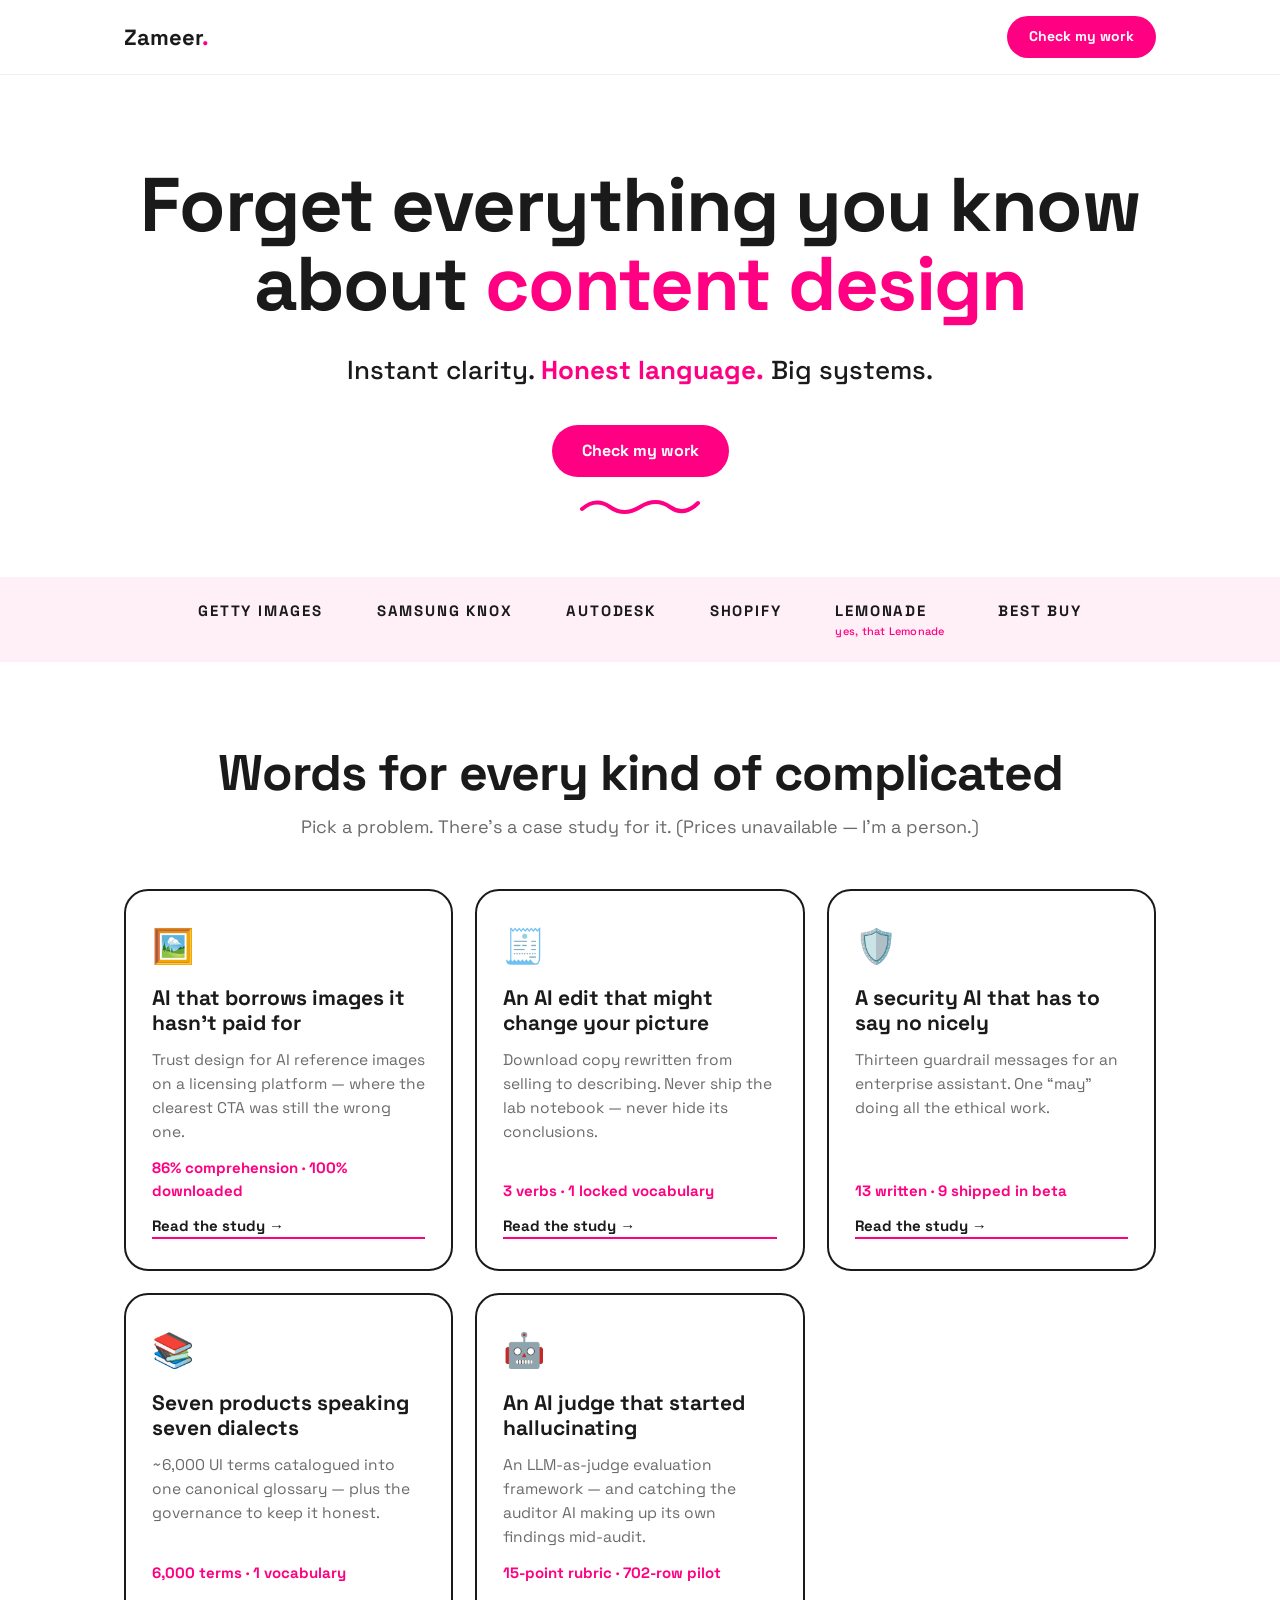
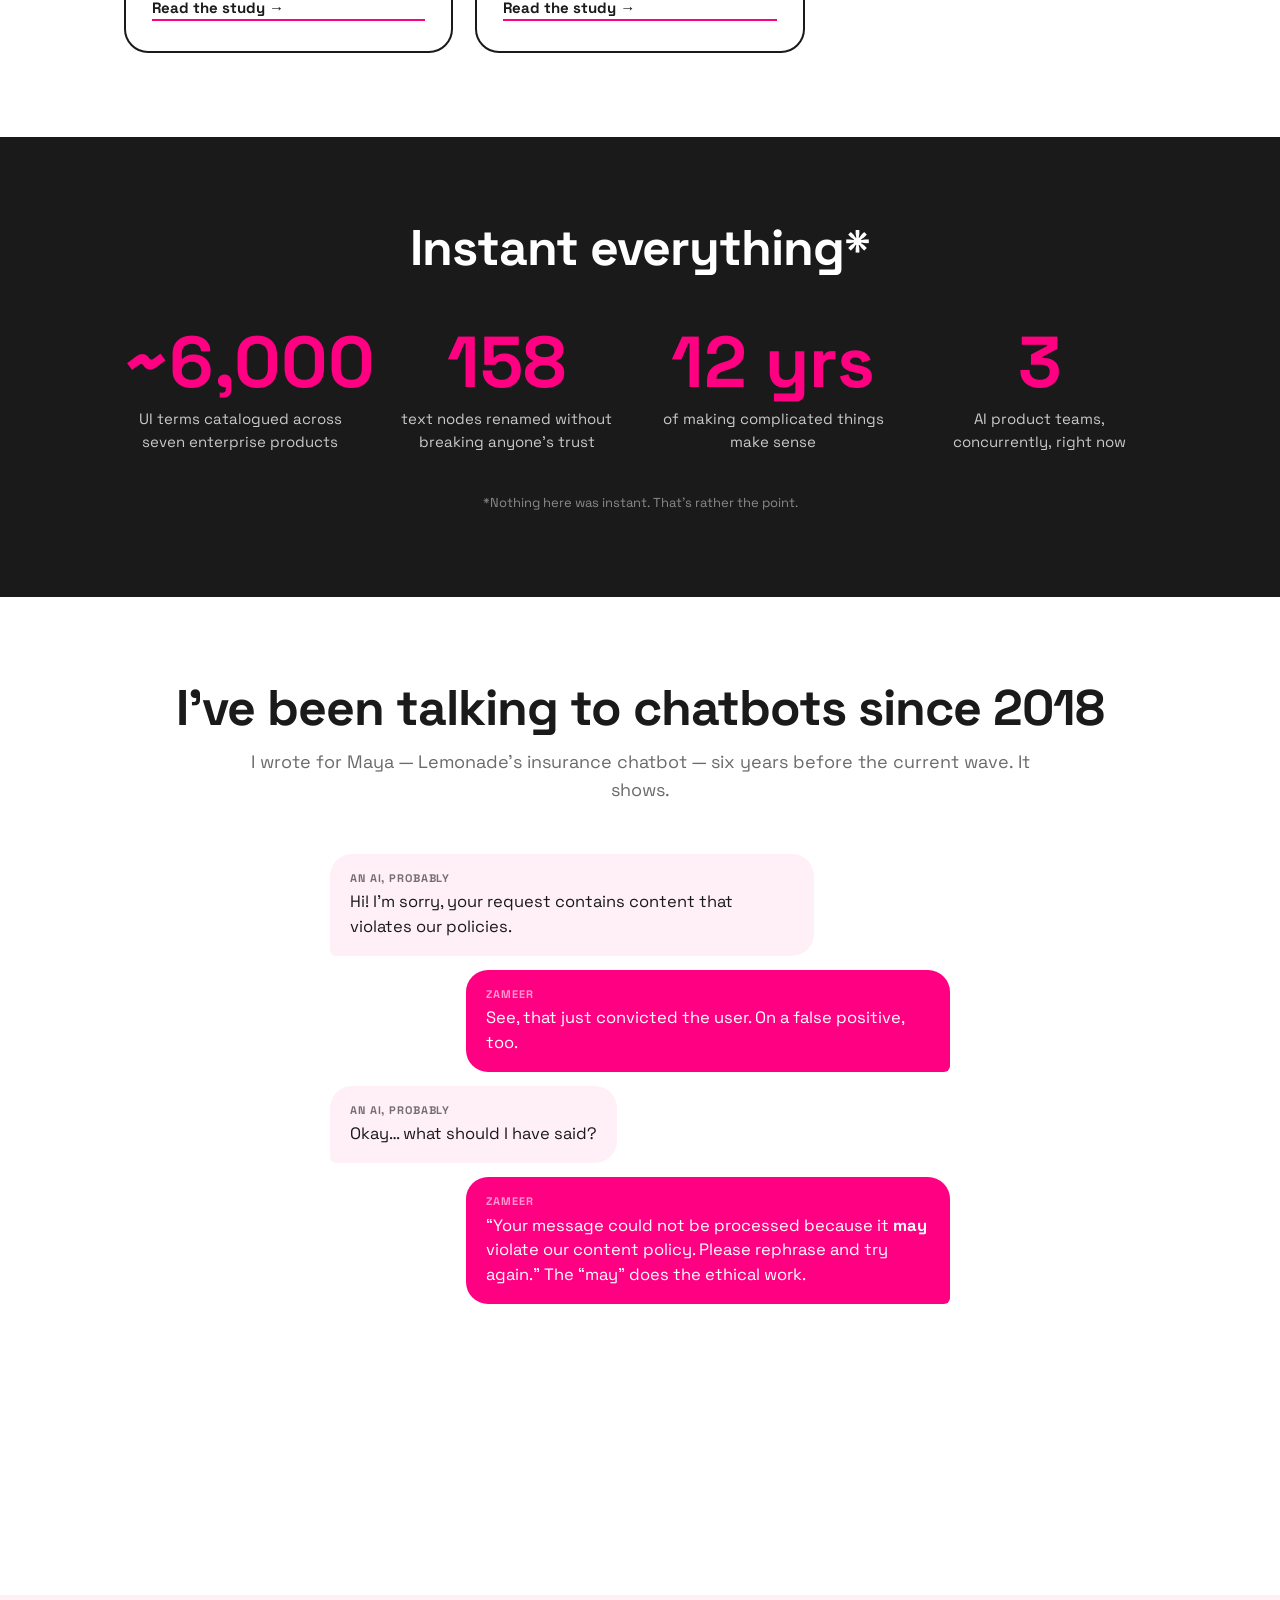
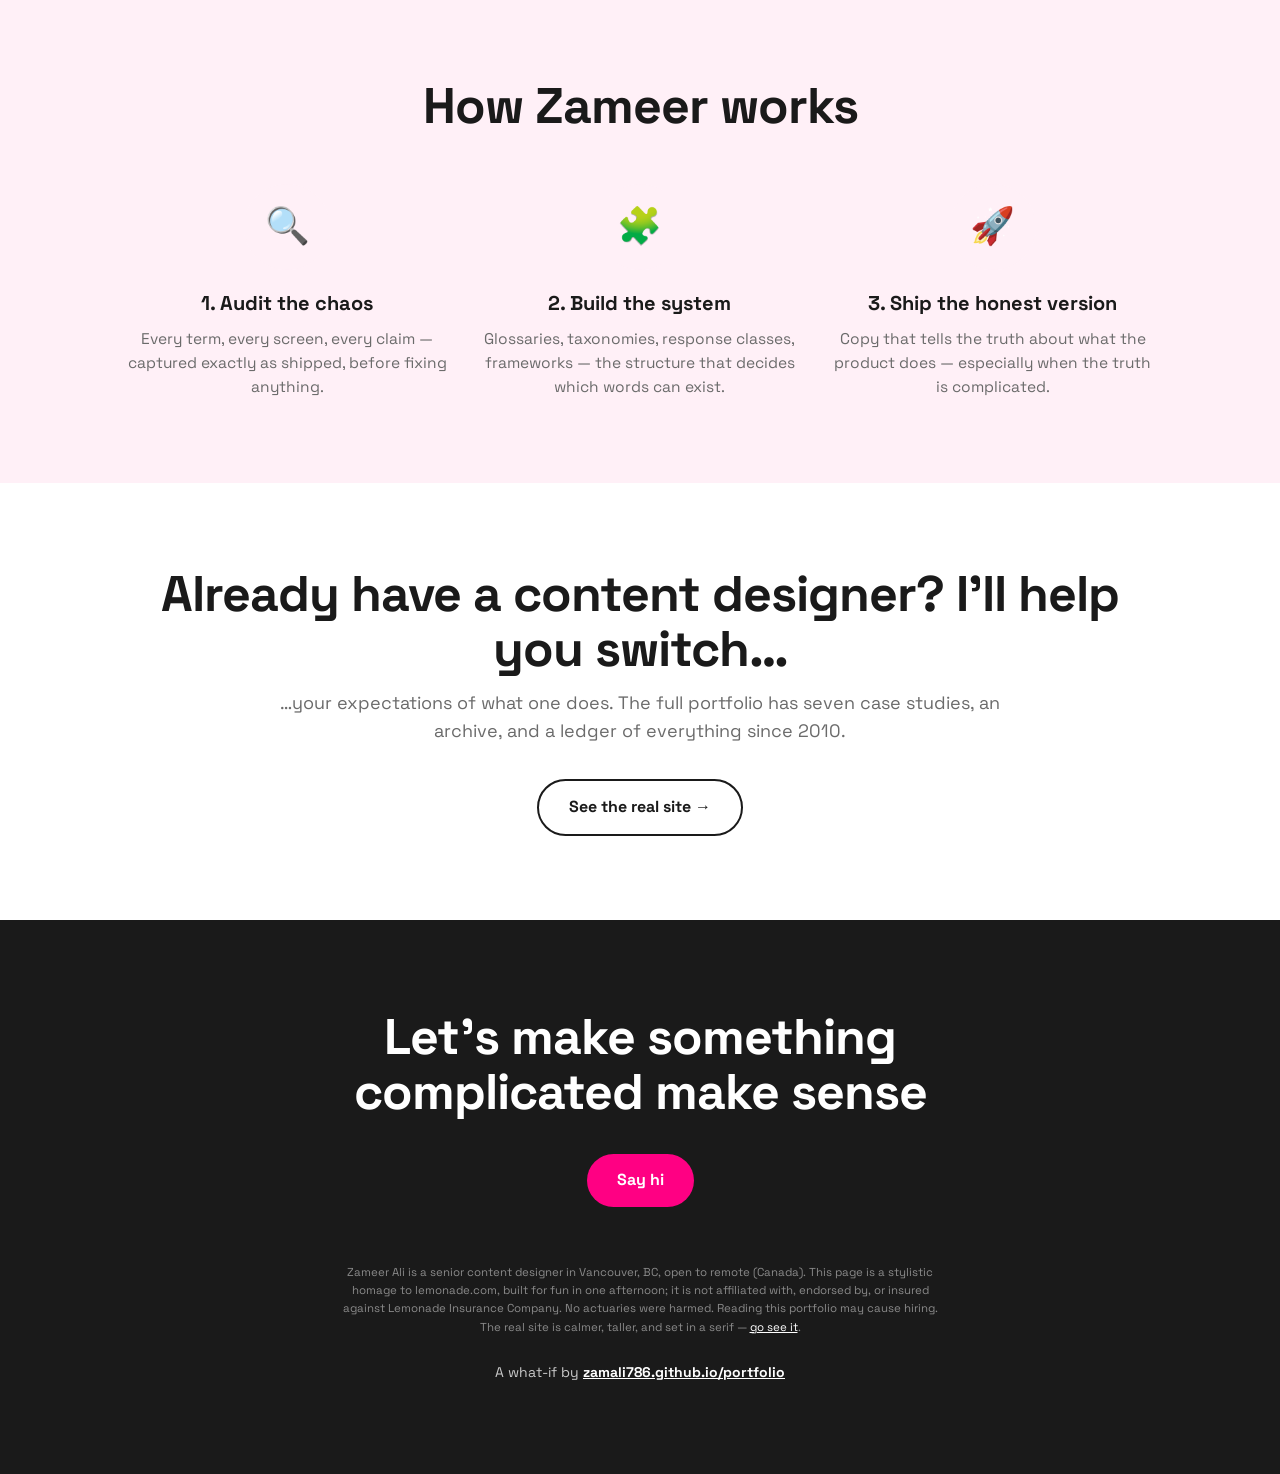
==== lemonade.html @ 08fe8460 "Add lemonade.html — a what-if homage to lemonade.com's landing style; index.html untouched Co-Author" ====
<!DOCTYPE html>
<html lang="en">
<head>
<meta charset="UTF-8">
<meta name="viewport" content="width=device-width, initial-scale=1.0">
<title>Zameer Ali — the Lemonade what-if</title>
<meta name="robots" content="noindex">
<style>
@font-face{font-family:'Space Grotesk Variable';font-style:normal;font-weight:300 700;font-display:swap;src:url([data-uri]) format('woff2-variations')}
*{margin:0;padding:0;box-sizing:border-box}
:root{--pink:#FF0083;--ink:#1a1a1a;--soft:#FFF0F7;--gray:#6b6b6b}
html{scroll-behavior:smooth}
body{font-family:'Space Grotesk Variable','Helvetica Neue',Arial,sans-serif;color:var(--ink);background:#fff;line-height:1.55;font-size:18px;overflow-x:hidden}
.wrap{max-width:1080px;margin:0 auto;padding:0 24px}
nav{position:sticky;top:0;background:#fff;z-index:50;border-bottom:1px solid #f0f0f0}
.nav-in{max-width:1080px;margin:0 auto;padding:16px 24px;display:flex;justify-content:space-between;align-items:center}
.logo{font-weight:700;font-size:22px;text-decoration:none;color:var(--ink)}
.logo span{color:var(--pink)}
.pill{display:inline-block;background:var(--pink);color:#fff;font-weight:700;font-size:16px;padding:14px 30px;border-radius:999px;text-decoration:none;transition:transform .15s,box-shadow .15s}
.pill:hover{transform:translateY(-2px);box-shadow:0 8px 20px -8px rgba(255,0,131,.6)}
.pill.small{padding:10px 22px;font-size:14px}
.pill.ghost{background:#fff;color:var(--ink);border:2px solid var(--ink)}
.hero{text-align:center;padding:90px 24px 60px}
.hero h1{font-size:clamp(40px,7vw,76px);font-weight:700;line-height:1.05;letter-spacing:-.02em;max-width:14em;margin:0 auto}
.hero h1 em{font-style:normal;color:var(--pink)}
.hero .tag{font-size:clamp(19px,2.6vw,26px);font-weight:500;margin:26px auto 34px;color:var(--ink)}
.hero .tag b{color:var(--pink)}
.squig{display:block;margin:18px auto 0}
.press{background:var(--soft);padding:22px 0;overflow:hidden}
.press .row{display:flex;gap:54px;justify-content:center;flex-wrap:wrap;align-items:baseline;font-weight:700;letter-spacing:.12em;font-size:15px;color:var(--ink)}
.press .row span i{font-style:normal;font-weight:500;font-size:11px;color:var(--pink);display:block;text-align:center;letter-spacing:.02em}
section{padding:84px 0}
h2{font-size:clamp(30px,4.6vw,50px);font-weight:700;letter-spacing:-.02em;text-align:center;line-height:1.1}
.sub{text-align:center;color:var(--gray);font-size:18px;margin-top:12px;max-width:44em;margin-left:auto;margin-right:auto}
.cards{display:grid;grid-template-columns:repeat(auto-fit,minmax(280px,1fr));gap:22px;margin-top:48px}
.card{border:2px solid var(--ink);border-radius:24px;padding:30px 26px;display:flex;flex-direction:column;gap:12px;background:#fff;transition:transform .18s,box-shadow .18s}
.card:hover{transform:translateY(-6px);box-shadow:0 16px 34px -18px rgba(26,26,26,.35)}
.card .emoji{font-size:34px}
.card h3{font-size:21px;font-weight:700;line-height:1.2}
.card p{font-size:15.5px;color:var(--gray);flex:1}
.card .stat{font-weight:700;color:var(--pink);font-size:15px}
.card a{color:var(--ink);font-weight:700;font-size:15px;text-decoration:none;border-bottom:2px solid var(--pink)}
.card a:hover{color:var(--pink)}
.bignums{background:var(--ink);color:#fff;text-align:center}
.bignums h2{color:#fff}
.numrow{display:grid;grid-template-columns:repeat(auto-fit,minmax(200px,1fr));gap:34px;margin-top:50px}
.numrow .n{font-size:clamp(44px,6vw,72px);font-weight:700;color:var(--pink);line-height:1}
.numrow .l{font-size:15px;color:#c9c9c9;margin-top:10px;line-height:1.5}
.chat{max-width:620px;margin:50px auto 0;display:flex;flex-direction:column;gap:14px}
.bub{max-width:78%;padding:16px 20px;border-radius:22px;font-size:16.5px;line-height:1.5;opacity:0;transform:translateY(14px);transition:opacity .5s,transform .5s}
.bub.in{opacity:1;transform:none}
.bub.ai{background:var(--soft);border-bottom-left-radius:6px;align-self:flex-start}
.bub.me{background:var(--pink);color:#fff;border-bottom-right-radius:6px;align-self:flex-end}
.bub .who{display:block;font-size:11px;font-weight:700;letter-spacing:.08em;text-transform:uppercase;margin-bottom:4px;opacity:.6}
.how .steps{display:grid;grid-template-columns:repeat(auto-fit,minmax(240px,1fr));gap:26px;margin-top:50px;text-align:center}
.step .ico{width:86px;height:86px;border-radius:50%;background:var(--soft);display:flex;align-items:center;justify-content:center;font-size:36px;margin:0 auto 18px}
.step h3{font-size:20px;font-weight:700}
.step p{font-size:15.5px;color:var(--gray);margin-top:8px}
.switch{background:var(--soft);text-align:center}
.switch .pill{margin-top:34px}
footer{background:var(--ink);color:#fff;text-align:center;padding:90px 24px}
footer h2{color:#fff;max-width:13em;margin:0 auto}
footer .pill{margin-top:34px;background:var(--pink)}
.legal{font-size:11.5px;color:#8a8a8a;max-width:52em;margin:56px auto 0;line-height:1.6}
.backlink{display:block;margin-top:26px;color:#c9c9c9;font-size:14px}
.backlink a{color:#fff;font-weight:700}
@media(prefers-reduced-motion:reduce){.bub{opacity:1;transform:none;transition:none}.pill:hover,.card:hover{transform:none}}
</style>
</head>
<body>
<nav><div class="nav-in">
  <a class="logo" href="#top">Zameer<span>.</span></a>
  <a class="pill small" href="#work">Check my work</a>
</div></nav>

<header class="hero" id="top">
  <h1>Forget everything you know about <em>content design</em></h1>
  <p class="tag">Instant clarity. <b>Honest language.</b> Big systems.</p>
  <a class="pill" href="#work">Check my work</a>
  <svg class="squig" width="120" height="22" viewBox="0 0 120 22" fill="none"><path d="M2 14 Q 16 2, 30 12 T 60 12 T 90 12 T 118 8" stroke="#FF0083" stroke-width="4" stroke-linecap="round"/></svg>
</header>

<div class="press"><div class="row">
  <span>GETTY&nbsp;IMAGES</span><span>SAMSUNG&nbsp;KNOX</span><span>AUTODESK</span><span>SHOPIFY</span><span>LEMONADE <i>yes, that Lemonade</i></span><span>BEST&nbsp;BUY</span>
</div></div>

<section id="work"><div class="wrap">
  <h2>Words for every kind of complicated</h2>
  <p class="sub">Pick a problem. There’s a case study for it. (Prices unavailable — I’m a person.)</p>
  <div class="cards">
    <div class="card"><div class="emoji">🖼️</div><h3>AI that borrows images it hasn’t paid for</h3><p>Trust design for AI reference images on a licensing platform — where the clearest CTA was still the wrong one.</p><div class="stat">86% comprehension · 100% downloaded</div><a href="index.html#cs1">Read the study →</a></div>
    <div class="card"><div class="emoji">🧾</div><h3>An AI edit that might change your picture</h3><p>Download copy rewritten from selling to describing. Never ship the lab notebook — never hide its conclusions.</p><div class="stat">3 verbs · 1 locked vocabulary</div><a href="index.html#cs2">Read the study →</a></div>
    <div class="card"><div class="emoji">🛡️</div><h3>A security AI that has to say no nicely</h3><p>Thirteen guardrail messages for an enterprise assistant. One “may” doing all the ethical work.</p><div class="stat">13 written · 9 shipped in beta</div><a href="index.html#cs3">Read the study →</a></div>
    <div class="card"><div class="emoji">📚</div><h3>Seven products speaking seven dialects</h3><p>~6,000 UI terms catalogued into one canonical glossary — plus the governance to keep it honest.</p><div class="stat">6,000 terms · 1 vocabulary</div><a href="index.html#s04">Read the study →</a></div>
    <div class="card"><div class="emoji">🤖</div><h3>An AI judge that started hallucinating</h3><p>An LLM-as-judge evaluation framework — and catching the auditor AI making up its own findings mid-audit.</p><div class="stat">15-point rubric · 702-row pilot</div><a href="index.html#s06">Read the study →</a></div>
  </div>
</div></section>

<section class="bignums"><div class="wrap">
  <h2>Instant everything*</h2>
  <div class="numrow">
    <div><div class="n">~6,000</div><div class="l">UI terms catalogued across seven enterprise products</div></div>
    <div><div class="n">158</div><div class="l">text nodes renamed without breaking anyone’s trust</div></div>
    <div><div class="n">12 yrs</div><div class="l">of making complicated things make sense</div></div>
    <div><div class="n">3</div><div class="l">AI product teams, concurrently, right now</div></div>
  </div>
  <p style="margin-top:40px;font-size:13px;color:#8a8a8a">*Nothing here was instant. That’s rather the point.</p>
</div></section>

<section><div class="wrap">
  <h2>I’ve been talking to chatbots since 2018</h2>
  <p class="sub">I wrote for Maya — Lemonade’s insurance chatbot — six years before the current wave. It shows.</p>
  <div class="chat" id="chat">
    <div class="bub ai"><span class="who">An AI, probably</span>Hi! I’m sorry, your request contains content that violates our policies.</div>
    <div class="bub me"><span class="who">Zameer</span>See, that just convicted the user. On a false positive, too.</div>
    <div class="bub ai"><span class="who">An AI, probably</span>Okay… what should I have said?</div>
    <div class="bub me"><span class="who">Zameer</span>“Your message could not be processed because it <b>may</b> violate our content policy. Please rephrase and try again.” The “may” does the ethical work.</div>
    <div class="bub ai"><span class="who">An AI, probably</span>Edit applied.</div>
    <div class="bub me"><span class="who">Zameer</span>Good bot. Two words, noun + past participle. You’re learning.</div>
  </div>
</div></section>

<section class="how" style="background:var(--soft)"><div class="wrap">
  <h2>How Zameer works</h2>
  <div class="steps">
    <div class="step"><div class="ico">🔍</div><h3>1. Audit the chaos</h3><p>Every term, every screen, every claim — captured exactly as shipped, before fixing anything.</p></div>
    <div class="step"><div class="ico">🧩</div><h3>2. Build the system</h3><p>Glossaries, taxonomies, response classes, frameworks — the structure that decides which words can exist.</p></div>
    <div class="step"><div class="ico">🚀</div><h3>3. Ship the honest version</h3><p>Copy that tells the truth about what the product does — especially when the truth is complicated.</p></div>
  </div>
</div></section>

<section class="switch" style="background:#fff"><div class="wrap">
  <h2>Already have a content designer? I’ll help you switch…</h2>
  <p class="sub">…your expectations of what one does. The full portfolio has seven case studies, an archive, and a ledger of everything since 2010.</p>
  <a class="pill ghost" href="index.html">See the real site →</a>
</div></section>

<footer>
  <h2>Let’s make something complicated make sense</h2>
  <a class="pill" href="mailto:Zameer_Ali@live.com">Say hi</a>
  <p class="legal">Zameer Ali is a senior content designer in Vancouver, BC, open to remote (Canada). This page is a stylistic homage to lemonade.com, built for fun in one afternoon; it is not affiliated with, endorsed by, or insured against Lemonade Insurance Company. No actuaries were harmed. Reading this portfolio may cause hiring. The real site is calmer, taller, and set in a serif — <a href="index.html" style="color:#fff">go see it</a>.</p>
  <span class="backlink">A what-if by <a href="index.html">zamali786.github.io/portfolio</a></span>
</footer>

<script>
(function(){
  var r=window.matchMedia('(prefers-reduced-motion: reduce)').matches;
  var bubs=document.querySelectorAll('.bub');
  if(r||!('IntersectionObserver' in window)){bubs.forEach(function(b){b.classList.add('in')});return;}
  var io=new IntersectionObserver(function(es){es.forEach(function(e){
    if(e.isIntersecting){
      var i=Array.prototype.indexOf.call(bubs,e.target);
      setTimeout(function(){e.target.classList.add('in')},i*260);
      io.unobserve(e.target);
    }})},{threshold:.4});
  bubs.forEach(function(b){io.observe(b)});
})();
</script>
</body>
</html>
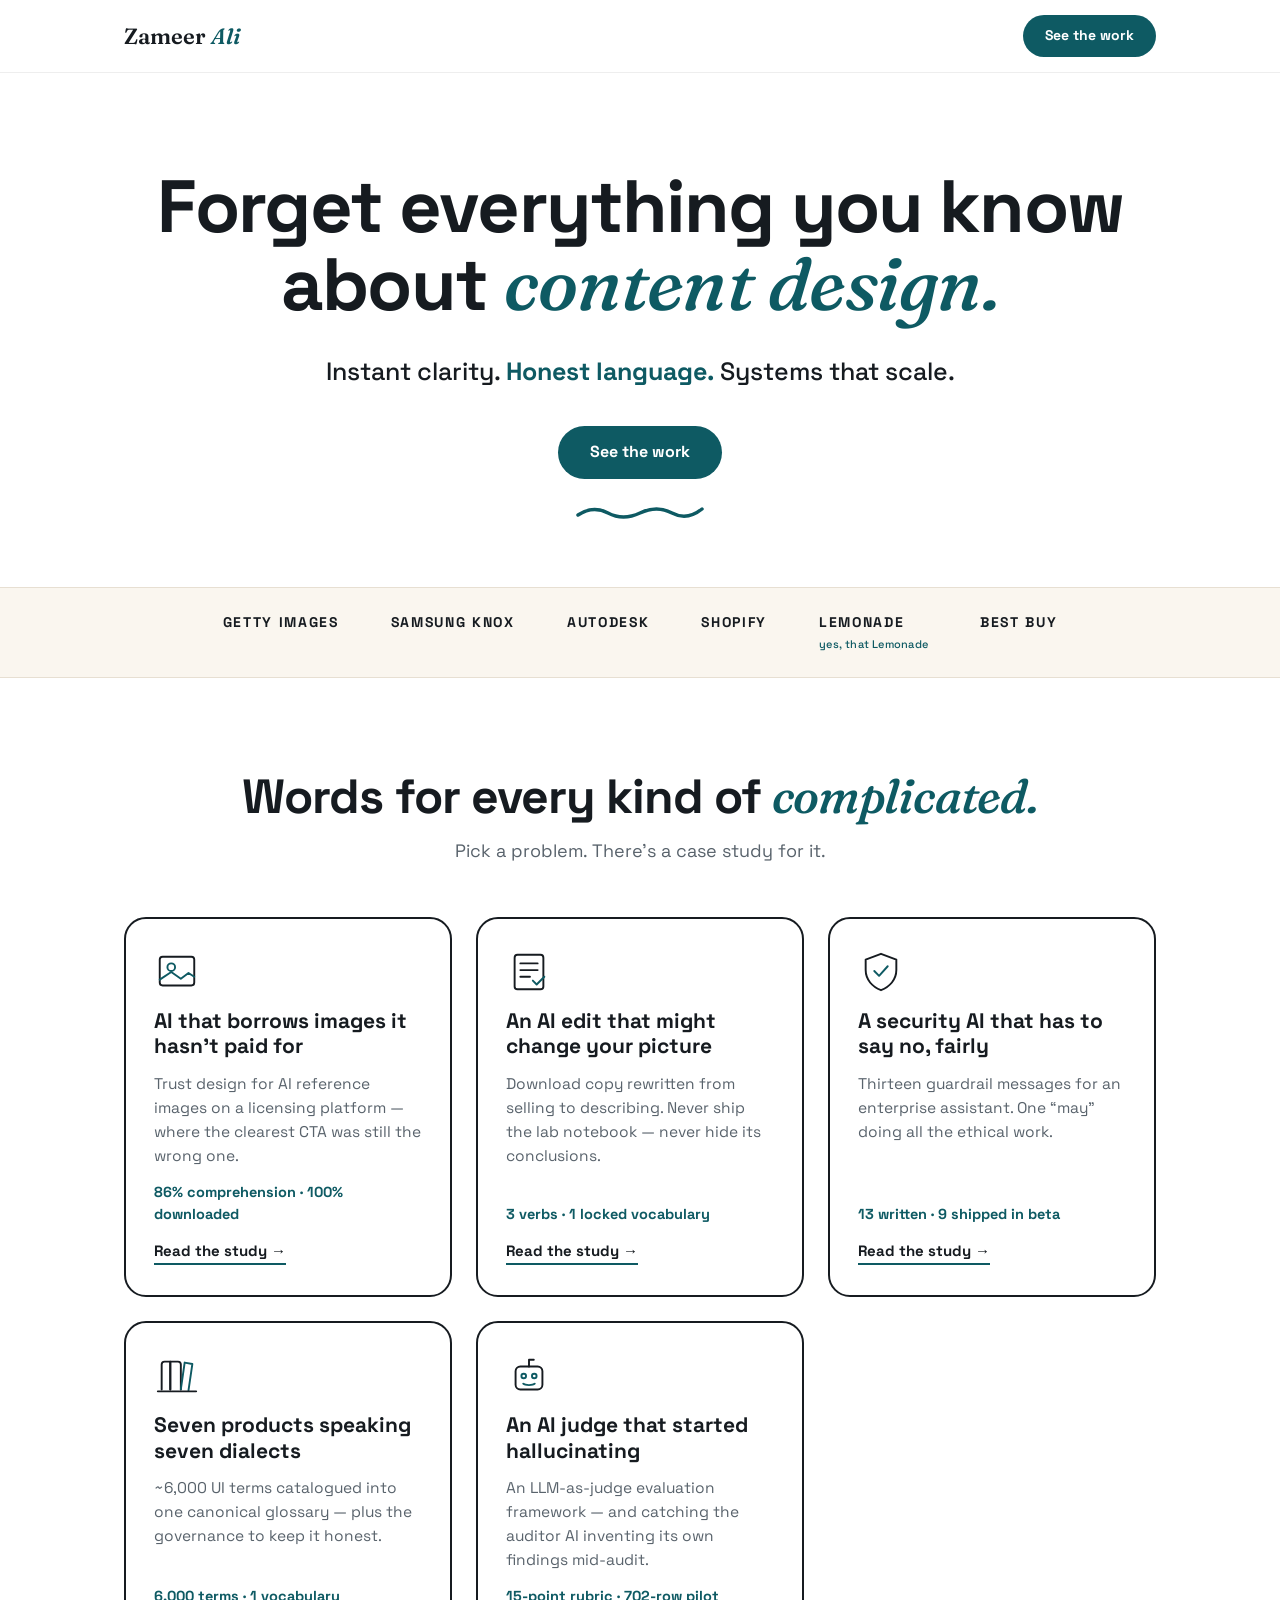
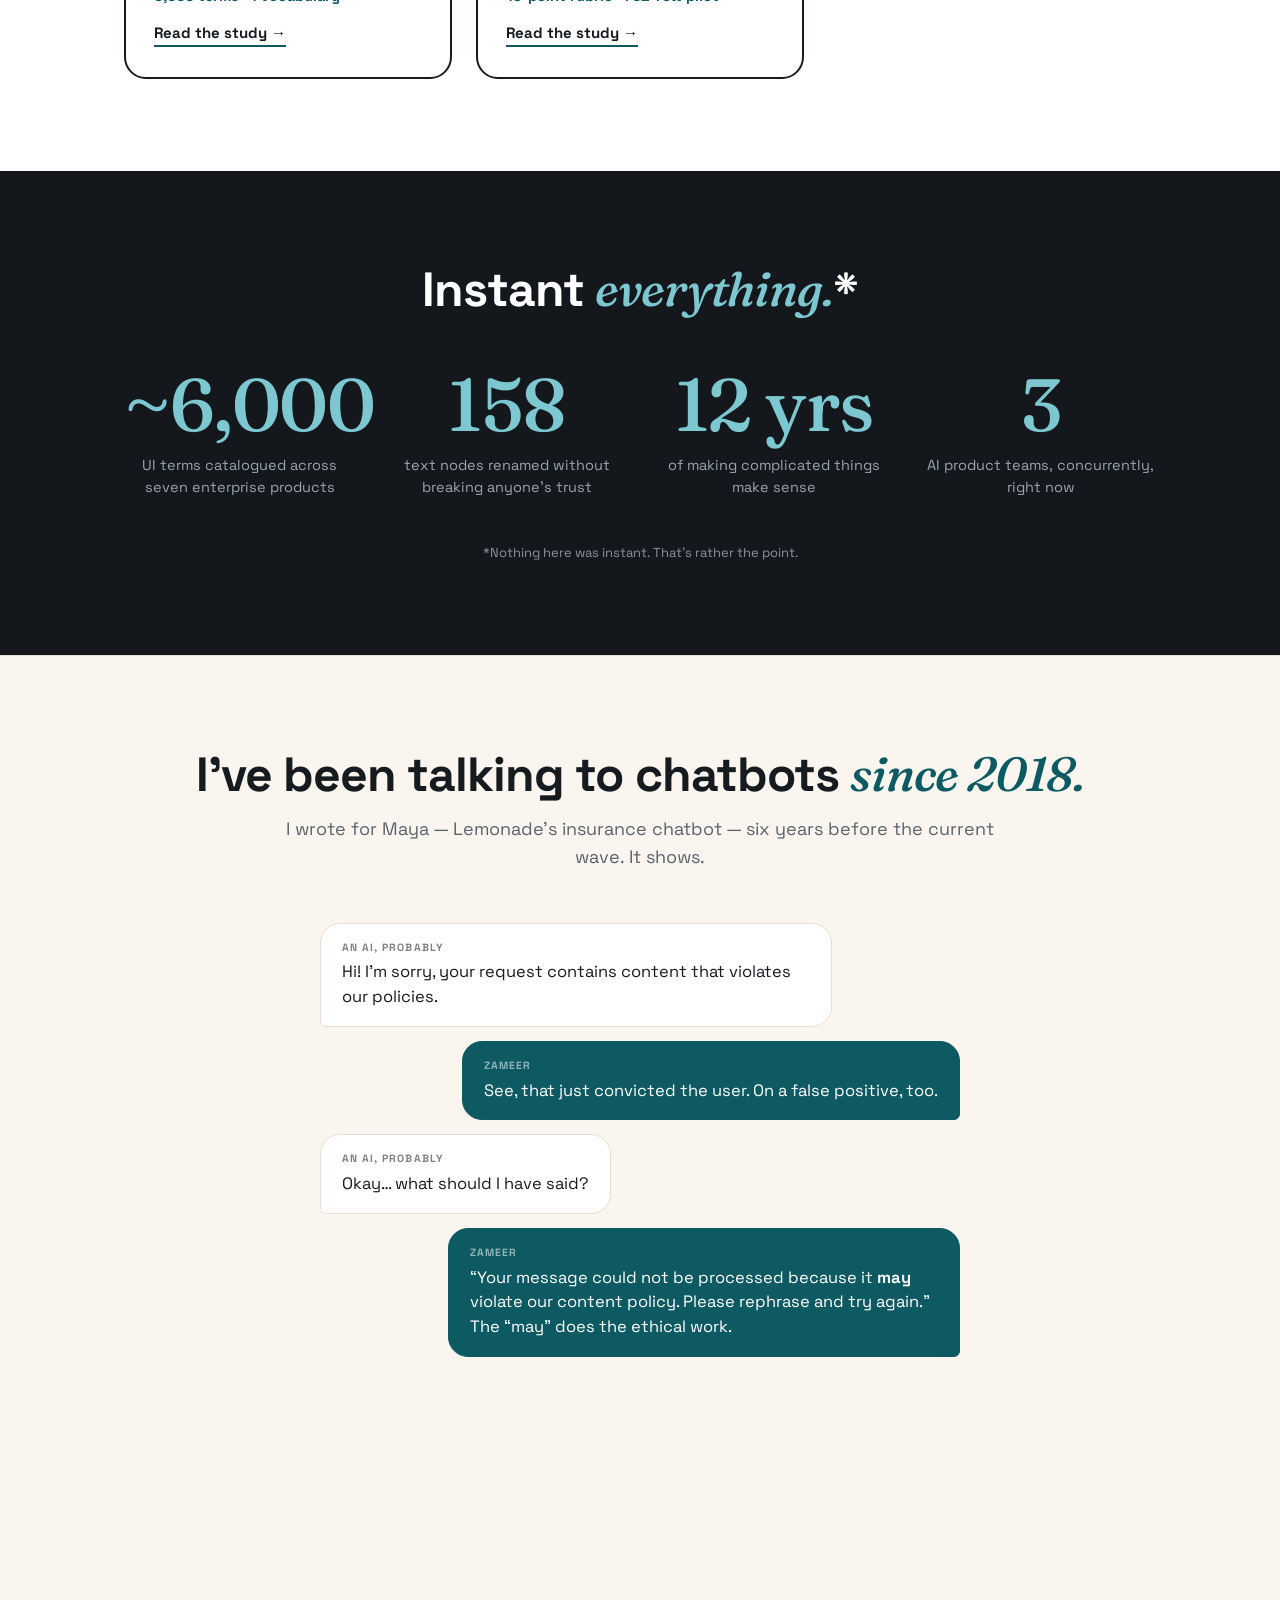
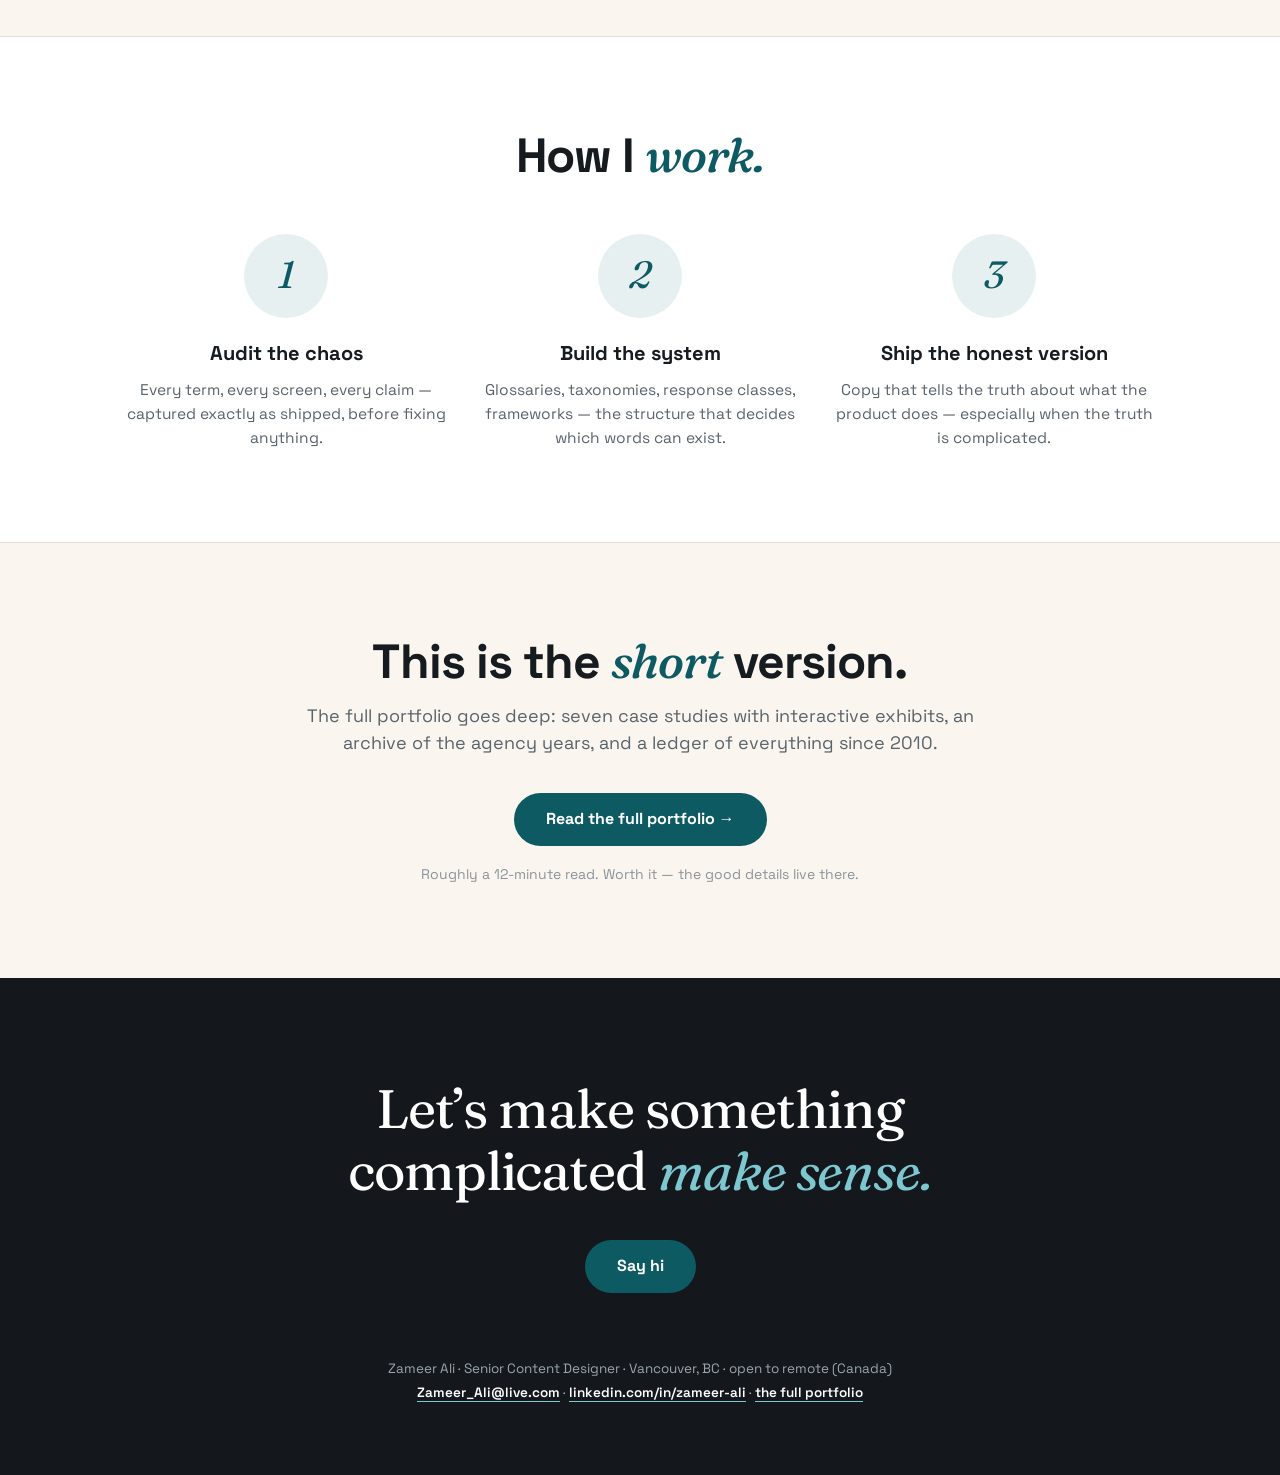
==== commit be99d63d: "Rebuild the landing what-if in Zameer's own design system: ink/teal/paper, Fraunces italic accents, " ====
--- a/lemonade.html
+++ b/lemonade.html
@@ -3,81 +3,89 @@
 <head>
 <meta charset="UTF-8">
 <meta name="viewport" content="width=device-width, initial-scale=1.0">
-<title>Zameer Ali — the Lemonade what-if</title>
+<title>Zameer Ali — Content Design, the short version</title>
 <meta name="robots" content="noindex">
 <style>
+@font-face{font-family:'Fraunces Variable';font-style:normal;font-weight:100 900;font-display:swap;src:url([data-uri]) format('woff2-variations')}
+@font-face{font-family:'Fraunces Variable';font-style:italic;font-weight:100 900;font-display:swap;src:url([data-uri]) format('woff2-variations')}
 @font-face{font-family:'Space Grotesk Variable';font-style:normal;font-weight:300 700;font-display:swap;src:url([data-uri]) format('woff2-variations')}
 *{margin:0;padding:0;box-sizing:border-box}
-:root{--pink:#FF0083;--ink:#1a1a1a;--soft:#FFF0F7;--gray:#6b6b6b}
+:root{--ink:#161b20;--teal:#0e5a63;--teal-soft:#e7f0f1;--paper:#faf6ef;--paper-rule:#e7dfd2;--muted:#59636c;--faint:#8a939b;--night:#14181d;--night-accent:#7cc7d0}
 html{scroll-behavior:smooth}
 body{font-family:'Space Grotesk Variable','Helvetica Neue',Arial,sans-serif;color:var(--ink);background:#fff;line-height:1.55;font-size:18px;overflow-x:hidden}
+.serif{font-family:'Fraunces Variable',Georgia,serif}
 .wrap{max-width:1080px;margin:0 auto;padding:0 24px}
-nav{position:sticky;top:0;background:#fff;z-index:50;border-bottom:1px solid #f0f0f0}
-.nav-in{max-width:1080px;margin:0 auto;padding:16px 24px;display:flex;justify-content:space-between;align-items:center}
-.logo{font-weight:700;font-size:22px;text-decoration:none;color:var(--ink)}
-.logo span{color:var(--pink)}
-.pill{display:inline-block;background:var(--pink);color:#fff;font-weight:700;font-size:16px;padding:14px 30px;border-radius:999px;text-decoration:none;transition:transform .15s,box-shadow .15s}
-.pill:hover{transform:translateY(-2px);box-shadow:0 8px 20px -8px rgba(255,0,131,.6)}
+nav{position:sticky;top:0;background:rgba(255,255,255,.94);backdrop-filter:blur(8px);z-index:50;border-bottom:1px solid #eee}
+.nav-in{max-width:1080px;margin:0 auto;padding:15px 24px;display:flex;justify-content:space-between;align-items:center}
+.logo{font-family:'Fraunces Variable',serif;font-weight:600;font-size:22px;text-decoration:none;color:var(--ink)}
+.logo em{font-style:italic;color:var(--teal)}
+.pill{display:inline-block;background:var(--teal);color:#fff;font-weight:700;font-size:16px;padding:14px 32px;border-radius:999px;text-decoration:none;transition:transform .15s,box-shadow .15s,background .15s}
+.pill:hover{transform:translateY(-2px);box-shadow:0 10px 22px -10px rgba(14,90,99,.55);background:#0b4a52}
 .pill.small{padding:10px 22px;font-size:14px}
-.pill.ghost{background:#fff;color:var(--ink);border:2px solid var(--ink)}
-.hero{text-align:center;padding:90px 24px 60px}
-.hero h1{font-size:clamp(40px,7vw,76px);font-weight:700;line-height:1.05;letter-spacing:-.02em;max-width:14em;margin:0 auto}
-.hero h1 em{font-style:normal;color:var(--pink)}
-.hero .tag{font-size:clamp(19px,2.6vw,26px);font-weight:500;margin:26px auto 34px;color:var(--ink)}
-.hero .tag b{color:var(--pink)}
-.squig{display:block;margin:18px auto 0}
-.press{background:var(--soft);padding:22px 0;overflow:hidden}
-.press .row{display:flex;gap:54px;justify-content:center;flex-wrap:wrap;align-items:baseline;font-weight:700;letter-spacing:.12em;font-size:15px;color:var(--ink)}
-.press .row span i{font-style:normal;font-weight:500;font-size:11px;color:var(--pink);display:block;text-align:center;letter-spacing:.02em}
-section{padding:84px 0}
-h2{font-size:clamp(30px,4.6vw,50px);font-weight:700;letter-spacing:-.02em;text-align:center;line-height:1.1}
-.sub{text-align:center;color:var(--gray);font-size:18px;margin-top:12px;max-width:44em;margin-left:auto;margin-right:auto}
-.cards{display:grid;grid-template-columns:repeat(auto-fit,minmax(280px,1fr));gap:22px;margin-top:48px}
-.card{border:2px solid var(--ink);border-radius:24px;padding:30px 26px;display:flex;flex-direction:column;gap:12px;background:#fff;transition:transform .18s,box-shadow .18s}
-.card:hover{transform:translateY(-6px);box-shadow:0 16px 34px -18px rgba(26,26,26,.35)}
-.card .emoji{font-size:34px}
-.card h3{font-size:21px;font-weight:700;line-height:1.2}
-.card p{font-size:15.5px;color:var(--gray);flex:1}
-.card .stat{font-weight:700;color:var(--pink);font-size:15px}
-.card a{color:var(--ink);font-weight:700;font-size:15px;text-decoration:none;border-bottom:2px solid var(--pink)}
-.card a:hover{color:var(--pink)}
-.bignums{background:var(--ink);color:#fff;text-align:center}
+.pill.ghost{background:transparent;color:var(--ink);border:2px solid var(--ink)}
+.pill.ghost:hover{background:var(--ink);color:#fff;box-shadow:none}
+.hero{text-align:center;padding:96px 24px 64px}
+.hero h1{font-size:clamp(40px,6.8vw,74px);font-weight:700;line-height:1.04;letter-spacing:-.025em;max-width:15em;margin:0 auto}
+.hero h1 .serif{font-style:italic;font-weight:500;color:var(--teal);letter-spacing:-.01em}
+.hero .tag{font-size:clamp(19px,2.5vw,25px);font-weight:500;margin:28px auto 36px}
+.hero .tag b{color:var(--teal)}
+.squig{display:block;margin:22px auto 0}
+.press{background:var(--paper);border-top:1px solid var(--paper-rule);border-bottom:1px solid var(--paper-rule);padding:24px 0}
+.press .row{display:flex;gap:52px;justify-content:center;flex-wrap:wrap;align-items:baseline;font-weight:700;letter-spacing:.12em;font-size:14px}
+.press .row span i{font-style:normal;font-weight:500;font-size:11px;color:var(--teal);display:block;text-align:center;letter-spacing:.02em;margin-top:2px}
+section{padding:92px 0}
+h2{font-size:clamp(30px,4.4vw,48px);font-weight:700;letter-spacing:-.02em;text-align:center;line-height:1.08}
+h2 .serif{font-style:italic;font-weight:500;color:var(--teal)}
+.sub{text-align:center;color:var(--muted);font-size:18px;margin-top:14px;max-width:40em;margin-left:auto;margin-right:auto}
+.cards{display:grid;grid-template-columns:repeat(auto-fit,minmax(290px,1fr));gap:24px;margin-top:52px}
+.card{border:2px solid var(--ink);border-radius:22px;padding:30px 28px;display:flex;flex-direction:column;gap:13px;background:#fff;transition:transform .18s,box-shadow .18s}
+.card:hover{transform:translateY(-6px);box-shadow:0 18px 36px -20px rgba(22,27,32,.4)}
+.card svg{width:46px;height:46px}
+.card h3{font-size:21px;font-weight:700;line-height:1.22}
+.card p{font-size:15.5px;color:var(--muted);flex:1;line-height:1.55}
+.card .stat{font-weight:700;color:var(--teal);font-size:14.5px}
+.card a{color:var(--ink);font-weight:700;font-size:15px;text-decoration:none;border-bottom:2px solid var(--teal);align-self:flex-start;padding-bottom:1px}
+.card a:hover{color:var(--teal)}
+.bignums{background:var(--night);color:#fff;text-align:center}
 .bignums h2{color:#fff}
-.numrow{display:grid;grid-template-columns:repeat(auto-fit,minmax(200px,1fr));gap:34px;margin-top:50px}
-.numrow .n{font-size:clamp(44px,6vw,72px);font-weight:700;color:var(--pink);line-height:1}
-.numrow .l{font-size:15px;color:#c9c9c9;margin-top:10px;line-height:1.5}
-.chat{max-width:620px;margin:50px auto 0;display:flex;flex-direction:column;gap:14px}
-.bub{max-width:78%;padding:16px 20px;border-radius:22px;font-size:16.5px;line-height:1.5;opacity:0;transform:translateY(14px);transition:opacity .5s,transform .5s}
+.numrow{display:grid;grid-template-columns:repeat(auto-fit,minmax(200px,1fr));gap:36px;margin-top:52px}
+.numrow .n{font-family:'Fraunces Variable',serif;font-size:clamp(46px,6vw,74px);font-weight:500;color:var(--night-accent);line-height:1;letter-spacing:-.02em}
+.numrow .l{font-size:14.5px;color:#9aa5ae;margin-top:12px;line-height:1.55}
+.foot-note{margin-top:44px;font-size:13px;color:#8a939b}
+.chatsec{background:var(--paper);border-top:1px solid var(--paper-rule);border-bottom:1px solid var(--paper-rule)}
+.chat{max-width:640px;margin:52px auto 0;display:flex;flex-direction:column;gap:14px}
+.bub{max-width:80%;padding:16px 21px;border-radius:20px;font-size:16.5px;line-height:1.5;opacity:0;transform:translateY(14px);transition:opacity .5s,transform .5s;background:#fff;border:1px solid var(--paper-rule)}
 .bub.in{opacity:1;transform:none}
-.bub.ai{background:var(--soft);border-bottom-left-radius:6px;align-self:flex-start}
-.bub.me{background:var(--pink);color:#fff;border-bottom-right-radius:6px;align-self:flex-end}
-.bub .who{display:block;font-size:11px;font-weight:700;letter-spacing:.08em;text-transform:uppercase;margin-bottom:4px;opacity:.6}
-.how .steps{display:grid;grid-template-columns:repeat(auto-fit,minmax(240px,1fr));gap:26px;margin-top:50px;text-align:center}
-.step .ico{width:86px;height:86px;border-radius:50%;background:var(--soft);display:flex;align-items:center;justify-content:center;font-size:36px;margin:0 auto 18px}
+.bub.ai{border-bottom-left-radius:6px;align-self:flex-start}
+.bub.me{background:var(--teal);border-color:var(--teal);color:#fff;border-bottom-right-radius:6px;align-self:flex-end}
+.bub .who{display:block;font-size:10.5px;font-weight:700;letter-spacing:.1em;text-transform:uppercase;margin-bottom:5px;opacity:.55}
+.how .steps{display:grid;grid-template-columns:repeat(auto-fit,minmax(250px,1fr));gap:30px;margin-top:52px;text-align:center}
+.step .num{font-family:'Fraunces Variable',serif;font-style:italic;width:84px;height:84px;border-radius:50%;background:var(--teal-soft);color:var(--teal);display:flex;align-items:center;justify-content:center;font-size:38px;margin:0 auto 20px}
 .step h3{font-size:20px;font-weight:700}
-.step p{font-size:15.5px;color:var(--gray);margin-top:8px}
-.switch{background:var(--soft);text-align:center}
-.switch .pill{margin-top:34px}
-footer{background:var(--ink);color:#fff;text-align:center;padding:90px 24px}
-footer h2{color:#fff;max-width:13em;margin:0 auto}
-footer .pill{margin-top:34px;background:var(--pink)}
-.legal{font-size:11.5px;color:#8a8a8a;max-width:52em;margin:56px auto 0;line-height:1.6}
-.backlink{display:block;margin-top:26px;color:#c9c9c9;font-size:14px}
-.backlink a{color:#fff;font-weight:700}
+.step p{font-size:15.5px;color:var(--muted);margin-top:9px;line-height:1.55}
+.bridge{text-align:center}
+.bridge .pill{margin-top:36px}
+.bridge .fine{margin-top:18px;font-size:14px;color:var(--faint)}
+footer{background:var(--night);color:#fff;text-align:center;padding:100px 24px 70px}
+footer .big{font-family:'Fraunces Variable',serif;font-weight:400;font-size:clamp(30px,5vw,54px);letter-spacing:-.02em;line-height:1.15;max-width:15em;margin:0 auto}
+footer .big em{font-style:italic;color:var(--night-accent)}
+footer .pill{margin-top:38px}
+.foot-meta{margin-top:64px;font-size:13.5px;color:#9aa5ae;line-height:1.8}
+.foot-meta a{color:#fff;font-weight:600;text-decoration:none;border-bottom:1px solid var(--night-accent)}
 @media(prefers-reduced-motion:reduce){.bub{opacity:1;transform:none;transition:none}.pill:hover,.card:hover{transform:none}}
 </style>
 </head>
 <body>
 <nav><div class="nav-in">
-  <a class="logo" href="#top">Zameer<span>.</span></a>
-  <a class="pill small" href="#work">Check my work</a>
+  <a class="logo" href="#top">Zameer <em>Ali</em></a>
+  <a class="pill small" href="#work">See the work</a>
 </div></nav>
 
 <header class="hero" id="top">
-  <h1>Forget everything you know about <em>content design</em></h1>
-  <p class="tag">Instant clarity. <b>Honest language.</b> Big systems.</p>
-  <a class="pill" href="#work">Check my work</a>
-  <svg class="squig" width="120" height="22" viewBox="0 0 120 22" fill="none"><path d="M2 14 Q 16 2, 30 12 T 60 12 T 90 12 T 118 8" stroke="#FF0083" stroke-width="4" stroke-linecap="round"/></svg>
+  <h1>Forget everything you know about <span class="serif">content design.</span></h1>
+  <p class="tag">Instant clarity. <b>Honest language.</b> Systems that scale.</p>
+  <a class="pill" href="#work">See the work</a>
+  <svg class="squig" width="130" height="22" viewBox="0 0 130 22" fill="none"><path d="M3 14 Q 18 4, 33 12 T 65 12 T 97 12 T 127 8" stroke="#0e5a63" stroke-width="3.5" stroke-linecap="round"/></svg>
 </header>
 
 <div class="press"><div class="row">
@@ -85,30 +93,60 @@
 </div></div>
 
 <section id="work"><div class="wrap">
-  <h2>Words for every kind of complicated</h2>
-  <p class="sub">Pick a problem. There’s a case study for it. (Prices unavailable — I’m a person.)</p>
+  <h2>Words for every kind of <span class="serif">complicated.</span></h2>
+  <p class="sub">Pick a problem. There’s a case study for it.</p>
   <div class="cards">
-    <div class="card"><div class="emoji">🖼️</div><h3>AI that borrows images it hasn’t paid for</h3><p>Trust design for AI reference images on a licensing platform — where the clearest CTA was still the wrong one.</p><div class="stat">86% comprehension · 100% downloaded</div><a href="index.html#cs1">Read the study →</a></div>
-    <div class="card"><div class="emoji">🧾</div><h3>An AI edit that might change your picture</h3><p>Download copy rewritten from selling to describing. Never ship the lab notebook — never hide its conclusions.</p><div class="stat">3 verbs · 1 locked vocabulary</div><a href="index.html#cs2">Read the study →</a></div>
-    <div class="card"><div class="emoji">🛡️</div><h3>A security AI that has to say no nicely</h3><p>Thirteen guardrail messages for an enterprise assistant. One “may” doing all the ethical work.</p><div class="stat">13 written · 9 shipped in beta</div><a href="index.html#cs3">Read the study →</a></div>
-    <div class="card"><div class="emoji">📚</div><h3>Seven products speaking seven dialects</h3><p>~6,000 UI terms catalogued into one canonical glossary — plus the governance to keep it honest.</p><div class="stat">6,000 terms · 1 vocabulary</div><a href="index.html#s04">Read the study →</a></div>
-    <div class="card"><div class="emoji">🤖</div><h3>An AI judge that started hallucinating</h3><p>An LLM-as-judge evaluation framework — and catching the auditor AI making up its own findings mid-audit.</p><div class="stat">15-point rubric · 702-row pilot</div><a href="index.html#s06">Read the study →</a></div>
+    <div class="card">
+      <svg viewBox="0 0 48 48" fill="none" stroke="#161b20" stroke-width="2" stroke-linecap="round" stroke-linejoin="round"><rect x="6" y="8" width="36" height="30" rx="3"/><circle cx="18" cy="19" r="4" stroke="#0e5a63"/><path d="M6 32 L18 24 L28 31 L36 25 L42 29" stroke="#0e5a63"/></svg>
+      <h3>AI that borrows images it hasn’t paid for</h3>
+      <p>Trust design for AI reference images on a licensing platform — where the clearest CTA was still the wrong one.</p>
+      <div class="stat">86% comprehension · 100% downloaded</div>
+      <a href="index.html#cs1">Read the study →</a>
+    </div>
+    <div class="card">
+      <svg viewBox="0 0 48 48" fill="none" stroke="#161b20" stroke-width="2" stroke-linecap="round" stroke-linejoin="round"><rect x="9" y="6" width="30" height="36" rx="3"/><path d="M15 15 h18 M15 22 h18 M15 29 h10" /><path d="M28 33 l4 4 l8 -8" stroke="#0e5a63"/></svg>
+      <h3>An AI edit that might change your picture</h3>
+      <p>Download copy rewritten from selling to describing. Never ship the lab notebook — never hide its conclusions.</p>
+      <div class="stat">3 verbs · 1 locked vocabulary</div>
+      <a href="index.html#cs2">Read the study →</a>
+    </div>
+    <div class="card">
+      <svg viewBox="0 0 48 48" fill="none" stroke="#161b20" stroke-width="2" stroke-linecap="round" stroke-linejoin="round"><path d="M24 5 L40 11 V22 C40 32 33 39.5 24 43 C15 39.5 8 32 8 22 V11 Z"/><path d="M17 23 l5 5 l9 -10" stroke="#0e5a63"/></svg>
+      <h3>A security AI that has to say no, fairly</h3>
+      <p>Thirteen guardrail messages for an enterprise assistant. One “may” doing all the ethical work.</p>
+      <div class="stat">13 written · 9 shipped in beta</div>
+      <a href="index.html#cs3">Read the study →</a>
+    </div>
+    <div class="card">
+      <svg viewBox="0 0 48 48" fill="none" stroke="#161b20" stroke-width="2" stroke-linecap="round" stroke-linejoin="round"><path d="M8 38 V12 a3 3 0 0 1 3-3 h6 v29"/><path d="M17 38 V9 h8 a3 3 0 0 1 3 3 v26"/><path d="M28 38 l4 -28 8 1.5 -4 27.5" stroke="#0e5a63"/><path d="M4 40 h40"/></svg>
+      <h3>Seven products speaking seven dialects</h3>
+      <p>~6,000 UI terms catalogued into one canonical glossary — plus the governance to keep it honest.</p>
+      <div class="stat">6,000 terms · 1 vocabulary</div>
+      <a href="index.html#s04">Read the study →</a>
+    </div>
+    <div class="card">
+      <svg viewBox="0 0 48 48" fill="none" stroke="#161b20" stroke-width="2" stroke-linecap="round" stroke-linejoin="round"><rect x="10" y="14" width="28" height="24" rx="5"/><path d="M24 14 V7 M24 7 h5"/><circle cx="18.5" cy="24" r="2.4" stroke="#0e5a63"/><circle cx="29.5" cy="24" r="2.4" stroke="#0e5a63"/><path d="M18 32 c2 2 10 2 12 0" stroke="#0e5a63"/></svg>
+      <h3>An AI judge that started hallucinating</h3>
+      <p>An LLM-as-judge evaluation framework — and catching the auditor AI inventing its own findings mid-audit.</p>
+      <div class="stat">15-point rubric · 702-row pilot</div>
+      <a href="index.html#s06">Read the study →</a>
+    </div>
   </div>
 </div></section>
 
 <section class="bignums"><div class="wrap">
-  <h2>Instant everything*</h2>
+  <h2>Instant <span class="serif" style="color:var(--night-accent)">everything.</span>*</h2>
   <div class="numrow">
     <div><div class="n">~6,000</div><div class="l">UI terms catalogued across seven enterprise products</div></div>
     <div><div class="n">158</div><div class="l">text nodes renamed without breaking anyone’s trust</div></div>
     <div><div class="n">12 yrs</div><div class="l">of making complicated things make sense</div></div>
     <div><div class="n">3</div><div class="l">AI product teams, concurrently, right now</div></div>
   </div>
-  <p style="margin-top:40px;font-size:13px;color:#8a8a8a">*Nothing here was instant. That’s rather the point.</p>
+  <p class="foot-note">*Nothing here was instant. That’s rather the point.</p>
 </div></section>
 
-<section><div class="wrap">
-  <h2>I’ve been talking to chatbots since 2018</h2>
+<section class="chatsec"><div class="wrap">
+  <h2>I’ve been talking to chatbots <span class="serif">since 2018.</span></h2>
   <p class="sub">I wrote for Maya — Lemonade’s insurance chatbot — six years before the current wave. It shows.</p>
   <div class="chat" id="chat">
     <div class="bub ai"><span class="who">An AI, probably</span>Hi! I’m sorry, your request contains content that violates our policies.</div>
@@ -116,30 +154,31 @@
     <div class="bub ai"><span class="who">An AI, probably</span>Okay… what should I have said?</div>
     <div class="bub me"><span class="who">Zameer</span>“Your message could not be processed because it <b>may</b> violate our content policy. Please rephrase and try again.” The “may” does the ethical work.</div>
     <div class="bub ai"><span class="who">An AI, probably</span>Edit applied.</div>
-    <div class="bub me"><span class="who">Zameer</span>Good bot. Two words, noun + past participle. You’re learning.</div>
+    <div class="bub me"><span class="who">Zameer</span>Two words, noun + past participle. You’re learning.</div>
   </div>
 </div></section>
 
-<section class="how" style="background:var(--soft)"><div class="wrap">
-  <h2>How Zameer works</h2>
+<section class="how"><div class="wrap">
+  <h2>How I <span class="serif">work.</span></h2>
   <div class="steps">
-    <div class="step"><div class="ico">🔍</div><h3>1. Audit the chaos</h3><p>Every term, every screen, every claim — captured exactly as shipped, before fixing anything.</p></div>
-    <div class="step"><div class="ico">🧩</div><h3>2. Build the system</h3><p>Glossaries, taxonomies, response classes, frameworks — the structure that decides which words can exist.</p></div>
-    <div class="step"><div class="ico">🚀</div><h3>3. Ship the honest version</h3><p>Copy that tells the truth about what the product does — especially when the truth is complicated.</p></div>
+    <div class="step"><div class="num">1</div><h3>Audit the chaos</h3><p>Every term, every screen, every claim — captured exactly as shipped, before fixing anything.</p></div>
+    <div class="step"><div class="num">2</div><h3>Build the system</h3><p>Glossaries, taxonomies, response classes, frameworks — the structure that decides which words can exist.</p></div>
+    <div class="step"><div class="num">3</div><h3>Ship the honest version</h3><p>Copy that tells the truth about what the product does — especially when the truth is complicated.</p></div>
   </div>
 </div></section>
 
-<section class="switch" style="background:#fff"><div class="wrap">
-  <h2>Already have a content designer? I’ll help you switch…</h2>
-  <p class="sub">…your expectations of what one does. The full portfolio has seven case studies, an archive, and a ledger of everything since 2010.</p>
-  <a class="pill ghost" href="index.html">See the real site →</a>
+<section class="bridge" style="background:var(--paper);border-top:1px solid var(--paper-rule)"><div class="wrap">
+  <h2>This is the <span class="serif">short</span> version.</h2>
+  <p class="sub">The full portfolio goes deep: seven case studies with interactive exhibits, an archive of the agency years, and a ledger of everything since 2010.</p>
+  <a class="pill" href="index.html">Read the full portfolio →</a>
+  <p class="fine">Roughly a 12-minute read. Worth it — the good details live there.</p>
 </div></section>
 
 <footer>
-  <h2>Let’s make something complicated make sense</h2>
+  <p class="big">Let’s make something complicated <em>make sense.</em></p>
   <a class="pill" href="mailto:Zameer_Ali@live.com">Say hi</a>
-  <p class="legal">Zameer Ali is a senior content designer in Vancouver, BC, open to remote (Canada). This page is a stylistic homage to lemonade.com, built for fun in one afternoon; it is not affiliated with, endorsed by, or insured against Lemonade Insurance Company. No actuaries were harmed. Reading this portfolio may cause hiring. The real site is calmer, taller, and set in a serif — <a href="index.html" style="color:#fff">go see it</a>.</p>
-  <span class="backlink">A what-if by <a href="index.html">zamali786.github.io/portfolio</a></span>
+  <p class="foot-meta">Zameer Ali · Senior Content Designer · Vancouver, BC · open to remote (Canada)<br>
+  <a href="mailto:Zameer_Ali@live.com">Zameer_Ali@live.com</a> · <a href="https://linkedin.com/in/zameer-ali">linkedin.com/in/zameer-ali</a> · <a href="index.html">the full portfolio</a></p>
 </footer>
 
 <script>
@@ -152,7 +191,7 @@
       var i=Array.prototype.indexOf.call(bubs,e.target);
       setTimeout(function(){e.target.classList.add('in')},i*260);
       io.unobserve(e.target);
-    }})},{threshold:.4});
+    }})},{threshold:.35});
   bubs.forEach(function(b){io.observe(b)});
 })();
 </script>
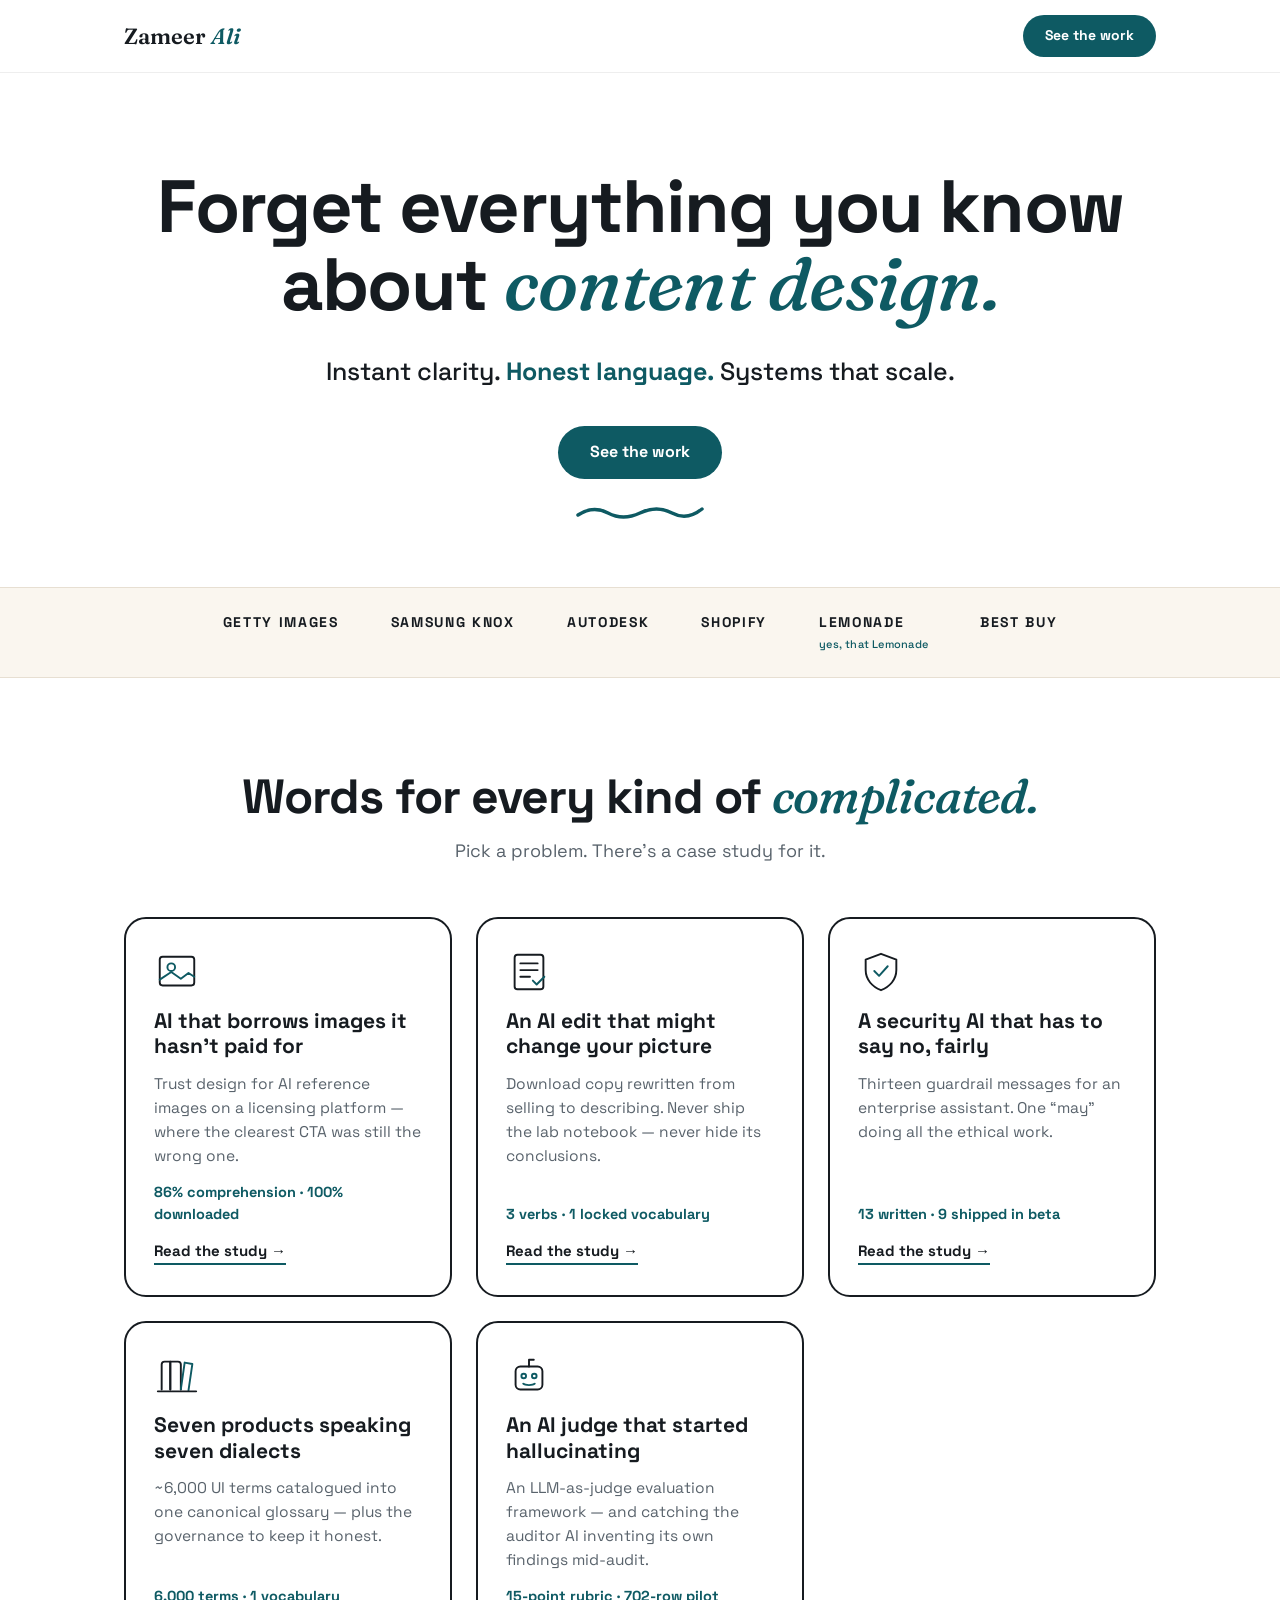
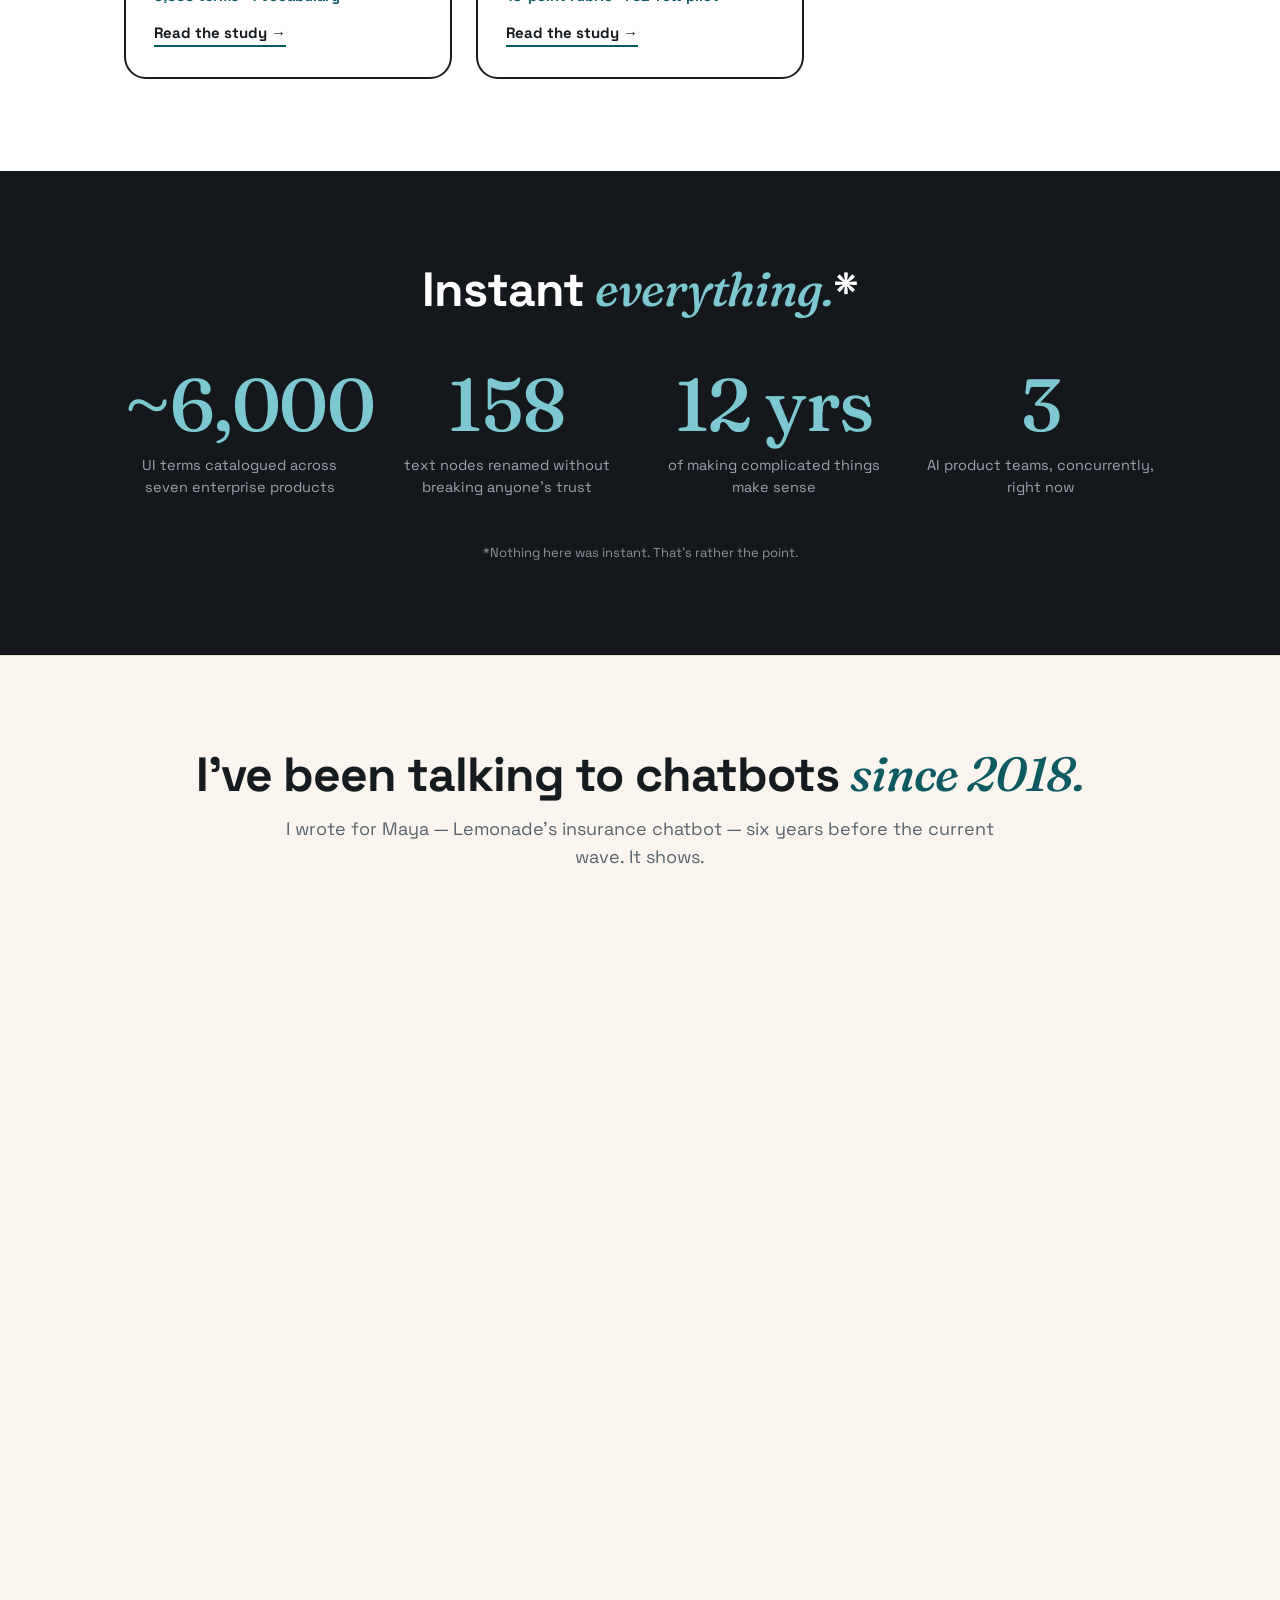
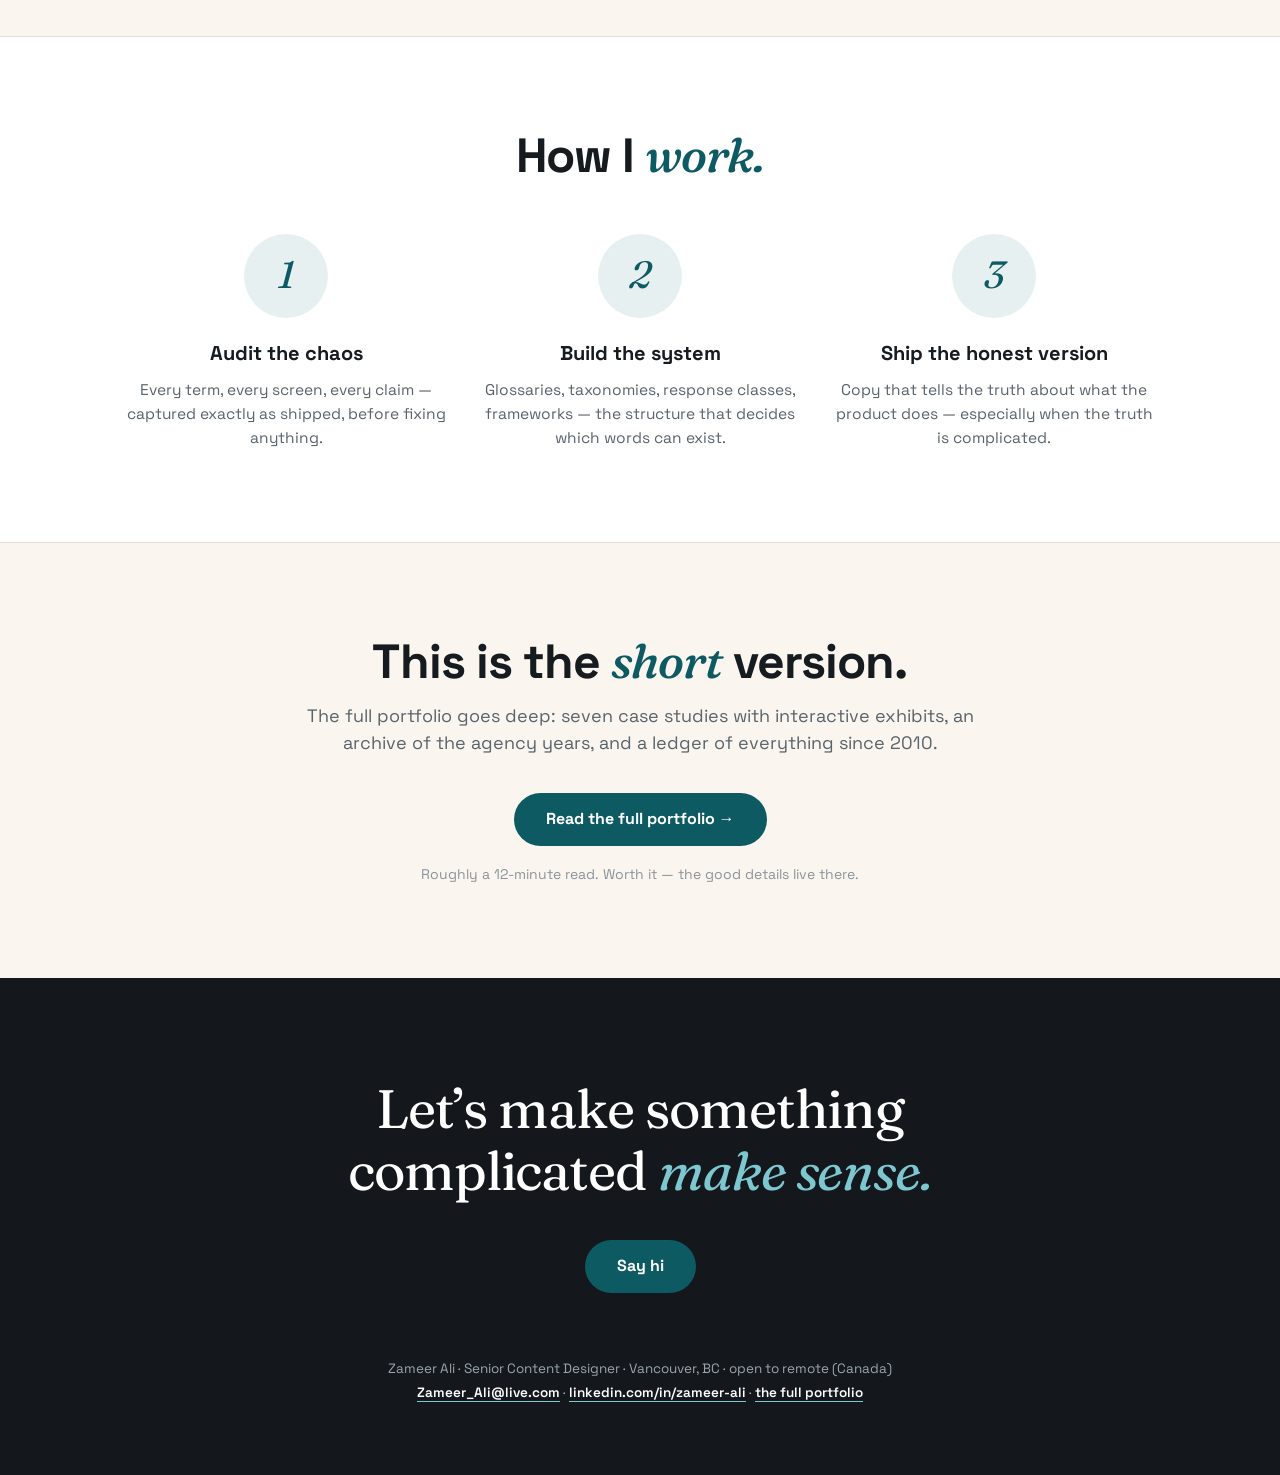
==== commit f70a89c9: "Commit to two-tier architecture: landing page is the front door (index), editorial deep site at work" ====
--- a/lemonade.html
+++ b/lemonade.html
@@ -1,199 +1 @@
-<!DOCTYPE html>
-<html lang="en">
-<head>
-<meta charset="UTF-8">
-<meta name="viewport" content="width=device-width, initial-scale=1.0">
-<title>Zameer Ali — Content Design, the short version</title>
-<meta name="robots" content="noindex">
-<style>
-@font-face{font-family:'Fraunces Variable';font-style:normal;font-weight:100 900;font-display:swap;src:url([data-uri]) format('woff2-variations')}
-@font-face{font-family:'Fraunces Variable';font-style:italic;font-weight:100 900;font-display:swap;src:url([data-uri]) format('woff2-variations')}
-@font-face{font-family:'Space Grotesk Variable';font-style:normal;font-weight:300 700;font-display:swap;src:url([data-uri]) format('woff2-variations')}
-*{margin:0;padding:0;box-sizing:border-box}
-:root{--ink:#161b20;--teal:#0e5a63;--teal-soft:#e7f0f1;--paper:#faf6ef;--paper-rule:#e7dfd2;--muted:#59636c;--faint:#8a939b;--night:#14181d;--night-accent:#7cc7d0}
-html{scroll-behavior:smooth}
-body{font-family:'Space Grotesk Variable','Helvetica Neue',Arial,sans-serif;color:var(--ink);background:#fff;line-height:1.55;font-size:18px;overflow-x:hidden}
-.serif{font-family:'Fraunces Variable',Georgia,serif}
-.wrap{max-width:1080px;margin:0 auto;padding:0 24px}
-nav{position:sticky;top:0;background:rgba(255,255,255,.94);backdrop-filter:blur(8px);z-index:50;border-bottom:1px solid #eee}
-.nav-in{max-width:1080px;margin:0 auto;padding:15px 24px;display:flex;justify-content:space-between;align-items:center}
-.logo{font-family:'Fraunces Variable',serif;font-weight:600;font-size:22px;text-decoration:none;color:var(--ink)}
-.logo em{font-style:italic;color:var(--teal)}
-.pill{display:inline-block;background:var(--teal);color:#fff;font-weight:700;font-size:16px;padding:14px 32px;border-radius:999px;text-decoration:none;transition:transform .15s,box-shadow .15s,background .15s}
-.pill:hover{transform:translateY(-2px);box-shadow:0 10px 22px -10px rgba(14,90,99,.55);background:#0b4a52}
-.pill.small{padding:10px 22px;font-size:14px}
-.pill.ghost{background:transparent;color:var(--ink);border:2px solid var(--ink)}
-.pill.ghost:hover{background:var(--ink);color:#fff;box-shadow:none}
-.hero{text-align:center;padding:96px 24px 64px}
-.hero h1{font-size:clamp(40px,6.8vw,74px);font-weight:700;line-height:1.04;letter-spacing:-.025em;max-width:15em;margin:0 auto}
-.hero h1 .serif{font-style:italic;font-weight:500;color:var(--teal);letter-spacing:-.01em}
-.hero .tag{font-size:clamp(19px,2.5vw,25px);font-weight:500;margin:28px auto 36px}
-.hero .tag b{color:var(--teal)}
-.squig{display:block;margin:22px auto 0}
-.press{background:var(--paper);border-top:1px solid var(--paper-rule);border-bottom:1px solid var(--paper-rule);padding:24px 0}
-.press .row{display:flex;gap:52px;justify-content:center;flex-wrap:wrap;align-items:baseline;font-weight:700;letter-spacing:.12em;font-size:14px}
-.press .row span i{font-style:normal;font-weight:500;font-size:11px;color:var(--teal);display:block;text-align:center;letter-spacing:.02em;margin-top:2px}
-section{padding:92px 0}
-h2{font-size:clamp(30px,4.4vw,48px);font-weight:700;letter-spacing:-.02em;text-align:center;line-height:1.08}
-h2 .serif{font-style:italic;font-weight:500;color:var(--teal)}
-.sub{text-align:center;color:var(--muted);font-size:18px;margin-top:14px;max-width:40em;margin-left:auto;margin-right:auto}
-.cards{display:grid;grid-template-columns:repeat(auto-fit,minmax(290px,1fr));gap:24px;margin-top:52px}
-.card{border:2px solid var(--ink);border-radius:22px;padding:30px 28px;display:flex;flex-direction:column;gap:13px;background:#fff;transition:transform .18s,box-shadow .18s}
-.card:hover{transform:translateY(-6px);box-shadow:0 18px 36px -20px rgba(22,27,32,.4)}
-.card svg{width:46px;height:46px}
-.card h3{font-size:21px;font-weight:700;line-height:1.22}
-.card p{font-size:15.5px;color:var(--muted);flex:1;line-height:1.55}
-.card .stat{font-weight:700;color:var(--teal);font-size:14.5px}
-.card a{color:var(--ink);font-weight:700;font-size:15px;text-decoration:none;border-bottom:2px solid var(--teal);align-self:flex-start;padding-bottom:1px}
-.card a:hover{color:var(--teal)}
-.bignums{background:var(--night);color:#fff;text-align:center}
-.bignums h2{color:#fff}
-.numrow{display:grid;grid-template-columns:repeat(auto-fit,minmax(200px,1fr));gap:36px;margin-top:52px}
-.numrow .n{font-family:'Fraunces Variable',serif;font-size:clamp(46px,6vw,74px);font-weight:500;color:var(--night-accent);line-height:1;letter-spacing:-.02em}
-.numrow .l{font-size:14.5px;color:#9aa5ae;margin-top:12px;line-height:1.55}
-.foot-note{margin-top:44px;font-size:13px;color:#8a939b}
-.chatsec{background:var(--paper);border-top:1px solid var(--paper-rule);border-bottom:1px solid var(--paper-rule)}
-.chat{max-width:640px;margin:52px auto 0;display:flex;flex-direction:column;gap:14px}
-.bub{max-width:80%;padding:16px 21px;border-radius:20px;font-size:16.5px;line-height:1.5;opacity:0;transform:translateY(14px);transition:opacity .5s,transform .5s;background:#fff;border:1px solid var(--paper-rule)}
-.bub.in{opacity:1;transform:none}
-.bub.ai{border-bottom-left-radius:6px;align-self:flex-start}
-.bub.me{background:var(--teal);border-color:var(--teal);color:#fff;border-bottom-right-radius:6px;align-self:flex-end}
-.bub .who{display:block;font-size:10.5px;font-weight:700;letter-spacing:.1em;text-transform:uppercase;margin-bottom:5px;opacity:.55}
-.how .steps{display:grid;grid-template-columns:repeat(auto-fit,minmax(250px,1fr));gap:30px;margin-top:52px;text-align:center}
-.step .num{font-family:'Fraunces Variable',serif;font-style:italic;width:84px;height:84px;border-radius:50%;background:var(--teal-soft);color:var(--teal);display:flex;align-items:center;justify-content:center;font-size:38px;margin:0 auto 20px}
-.step h3{font-size:20px;font-weight:700}
-.step p{font-size:15.5px;color:var(--muted);margin-top:9px;line-height:1.55}
-.bridge{text-align:center}
-.bridge .pill{margin-top:36px}
-.bridge .fine{margin-top:18px;font-size:14px;color:var(--faint)}
-footer{background:var(--night);color:#fff;text-align:center;padding:100px 24px 70px}
-footer .big{font-family:'Fraunces Variable',serif;font-weight:400;font-size:clamp(30px,5vw,54px);letter-spacing:-.02em;line-height:1.15;max-width:15em;margin:0 auto}
-footer .big em{font-style:italic;color:var(--night-accent)}
-footer .pill{margin-top:38px}
-.foot-meta{margin-top:64px;font-size:13.5px;color:#9aa5ae;line-height:1.8}
-.foot-meta a{color:#fff;font-weight:600;text-decoration:none;border-bottom:1px solid var(--night-accent)}
-@media(prefers-reduced-motion:reduce){.bub{opacity:1;transform:none;transition:none}.pill:hover,.card:hover{transform:none}}
-</style>
-</head>
-<body>
-<nav><div class="nav-in">
-  <a class="logo" href="#top">Zameer <em>Ali</em></a>
-  <a class="pill small" href="#work">See the work</a>
-</div></nav>
-
-<header class="hero" id="top">
-  <h1>Forget everything you know about <span class="serif">content design.</span></h1>
-  <p class="tag">Instant clarity. <b>Honest language.</b> Systems that scale.</p>
-  <a class="pill" href="#work">See the work</a>
-  <svg class="squig" width="130" height="22" viewBox="0 0 130 22" fill="none"><path d="M3 14 Q 18 4, 33 12 T 65 12 T 97 12 T 127 8" stroke="#0e5a63" stroke-width="3.5" stroke-linecap="round"/></svg>
-</header>
-
-<div class="press"><div class="row">
-  <span>GETTY&nbsp;IMAGES</span><span>SAMSUNG&nbsp;KNOX</span><span>AUTODESK</span><span>SHOPIFY</span><span>LEMONADE <i>yes, that Lemonade</i></span><span>BEST&nbsp;BUY</span>
-</div></div>
-
-<section id="work"><div class="wrap">
-  <h2>Words for every kind of <span class="serif">complicated.</span></h2>
-  <p class="sub">Pick a problem. There’s a case study for it.</p>
-  <div class="cards">
-    <div class="card">
-      <svg viewBox="0 0 48 48" fill="none" stroke="#161b20" stroke-width="2" stroke-linecap="round" stroke-linejoin="round"><rect x="6" y="8" width="36" height="30" rx="3"/><circle cx="18" cy="19" r="4" stroke="#0e5a63"/><path d="M6 32 L18 24 L28 31 L36 25 L42 29" stroke="#0e5a63"/></svg>
-      <h3>AI that borrows images it hasn’t paid for</h3>
-      <p>Trust design for AI reference images on a licensing platform — where the clearest CTA was still the wrong one.</p>
-      <div class="stat">86% comprehension · 100% downloaded</div>
-      <a href="index.html#cs1">Read the study →</a>
-    </div>
-    <div class="card">
-      <svg viewBox="0 0 48 48" fill="none" stroke="#161b20" stroke-width="2" stroke-linecap="round" stroke-linejoin="round"><rect x="9" y="6" width="30" height="36" rx="3"/><path d="M15 15 h18 M15 22 h18 M15 29 h10" /><path d="M28 33 l4 4 l8 -8" stroke="#0e5a63"/></svg>
-      <h3>An AI edit that might change your picture</h3>
-      <p>Download copy rewritten from selling to describing. Never ship the lab notebook — never hide its conclusions.</p>
-      <div class="stat">3 verbs · 1 locked vocabulary</div>
-      <a href="index.html#cs2">Read the study →</a>
-    </div>
-    <div class="card">
-      <svg viewBox="0 0 48 48" fill="none" stroke="#161b20" stroke-width="2" stroke-linecap="round" stroke-linejoin="round"><path d="M24 5 L40 11 V22 C40 32 33 39.5 24 43 C15 39.5 8 32 8 22 V11 Z"/><path d="M17 23 l5 5 l9 -10" stroke="#0e5a63"/></svg>
-      <h3>A security AI that has to say no, fairly</h3>
-      <p>Thirteen guardrail messages for an enterprise assistant. One “may” doing all the ethical work.</p>
-      <div class="stat">13 written · 9 shipped in beta</div>
-      <a href="index.html#cs3">Read the study →</a>
-    </div>
-    <div class="card">
-      <svg viewBox="0 0 48 48" fill="none" stroke="#161b20" stroke-width="2" stroke-linecap="round" stroke-linejoin="round"><path d="M8 38 V12 a3 3 0 0 1 3-3 h6 v29"/><path d="M17 38 V9 h8 a3 3 0 0 1 3 3 v26"/><path d="M28 38 l4 -28 8 1.5 -4 27.5" stroke="#0e5a63"/><path d="M4 40 h40"/></svg>
-      <h3>Seven products speaking seven dialects</h3>
-      <p>~6,000 UI terms catalogued into one canonical glossary — plus the governance to keep it honest.</p>
-      <div class="stat">6,000 terms · 1 vocabulary</div>
-      <a href="index.html#s04">Read the study →</a>
-    </div>
-    <div class="card">
-      <svg viewBox="0 0 48 48" fill="none" stroke="#161b20" stroke-width="2" stroke-linecap="round" stroke-linejoin="round"><rect x="10" y="14" width="28" height="24" rx="5"/><path d="M24 14 V7 M24 7 h5"/><circle cx="18.5" cy="24" r="2.4" stroke="#0e5a63"/><circle cx="29.5" cy="24" r="2.4" stroke="#0e5a63"/><path d="M18 32 c2 2 10 2 12 0" stroke="#0e5a63"/></svg>
-      <h3>An AI judge that started hallucinating</h3>
-      <p>An LLM-as-judge evaluation framework — and catching the auditor AI inventing its own findings mid-audit.</p>
-      <div class="stat">15-point rubric · 702-row pilot</div>
-      <a href="index.html#s06">Read the study →</a>
-    </div>
-  </div>
-</div></section>
-
-<section class="bignums"><div class="wrap">
-  <h2>Instant <span class="serif" style="color:var(--night-accent)">everything.</span>*</h2>
-  <div class="numrow">
-    <div><div class="n">~6,000</div><div class="l">UI terms catalogued across seven enterprise products</div></div>
-    <div><div class="n">158</div><div class="l">text nodes renamed without breaking anyone’s trust</div></div>
-    <div><div class="n">12 yrs</div><div class="l">of making complicated things make sense</div></div>
-    <div><div class="n">3</div><div class="l">AI product teams, concurrently, right now</div></div>
-  </div>
-  <p class="foot-note">*Nothing here was instant. That’s rather the point.</p>
-</div></section>
-
-<section class="chatsec"><div class="wrap">
-  <h2>I’ve been talking to chatbots <span class="serif">since 2018.</span></h2>
-  <p class="sub">I wrote for Maya — Lemonade’s insurance chatbot — six years before the current wave. It shows.</p>
-  <div class="chat" id="chat">
-    <div class="bub ai"><span class="who">An AI, probably</span>Hi! I’m sorry, your request contains content that violates our policies.</div>
-    <div class="bub me"><span class="who">Zameer</span>See, that just convicted the user. On a false positive, too.</div>
-    <div class="bub ai"><span class="who">An AI, probably</span>Okay… what should I have said?</div>
-    <div class="bub me"><span class="who">Zameer</span>“Your message could not be processed because it <b>may</b> violate our content policy. Please rephrase and try again.” The “may” does the ethical work.</div>
-    <div class="bub ai"><span class="who">An AI, probably</span>Edit applied.</div>
-    <div class="bub me"><span class="who">Zameer</span>Two words, noun + past participle. You’re learning.</div>
-  </div>
-</div></section>
-
-<section class="how"><div class="wrap">
-  <h2>How I <span class="serif">work.</span></h2>
-  <div class="steps">
-    <div class="step"><div class="num">1</div><h3>Audit the chaos</h3><p>Every term, every screen, every claim — captured exactly as shipped, before fixing anything.</p></div>
-    <div class="step"><div class="num">2</div><h3>Build the system</h3><p>Glossaries, taxonomies, response classes, frameworks — the structure that decides which words can exist.</p></div>
-    <div class="step"><div class="num">3</div><h3>Ship the honest version</h3><p>Copy that tells the truth about what the product does — especially when the truth is complicated.</p></div>
-  </div>
-</div></section>
-
-<section class="bridge" style="background:var(--paper);border-top:1px solid var(--paper-rule)"><div class="wrap">
-  <h2>This is the <span class="serif">short</span> version.</h2>
-  <p class="sub">The full portfolio goes deep: seven case studies with interactive exhibits, an archive of the agency years, and a ledger of everything since 2010.</p>
-  <a class="pill" href="index.html">Read the full portfolio →</a>
-  <p class="fine">Roughly a 12-minute read. Worth it — the good details live there.</p>
-</div></section>
-
-<footer>
-  <p class="big">Let’s make something complicated <em>make sense.</em></p>
-  <a class="pill" href="mailto:Zameer_Ali@live.com">Say hi</a>
-  <p class="foot-meta">Zameer Ali · Senior Content Designer · Vancouver, BC · open to remote (Canada)<br>
-  <a href="mailto:Zameer_Ali@live.com">Zameer_Ali@live.com</a> · <a href="https://linkedin.com/in/zameer-ali">linkedin.com/in/zameer-ali</a> · <a href="index.html">the full portfolio</a></p>
-</footer>
-
-<script>
-(function(){
-  var r=window.matchMedia('(prefers-reduced-motion: reduce)').matches;
-  var bubs=document.querySelectorAll('.bub');
-  if(r||!('IntersectionObserver' in window)){bubs.forEach(function(b){b.classList.add('in')});return;}
-  var io=new IntersectionObserver(function(es){es.forEach(function(e){
-    if(e.isIntersecting){
-      var i=Array.prototype.indexOf.call(bubs,e.target);
-      setTimeout(function(){e.target.classList.add('in')},i*260);
-      io.unobserve(e.target);
-    }})},{threshold:.35});
-  bubs.forEach(function(b){io.observe(b)});
-})();
-</script>
-</body>
-</html>+<!DOCTYPE html><html lang="en"><head><meta charset="utf-8"><meta http-equiv="refresh" content="0; url=index.html"><link rel="canonical" href="https://zamali786.github.io/portfolio/"><title>Moved</title></head><body><p>This page moved to <a href="index.html">the front page</a>.</p></body></html>
